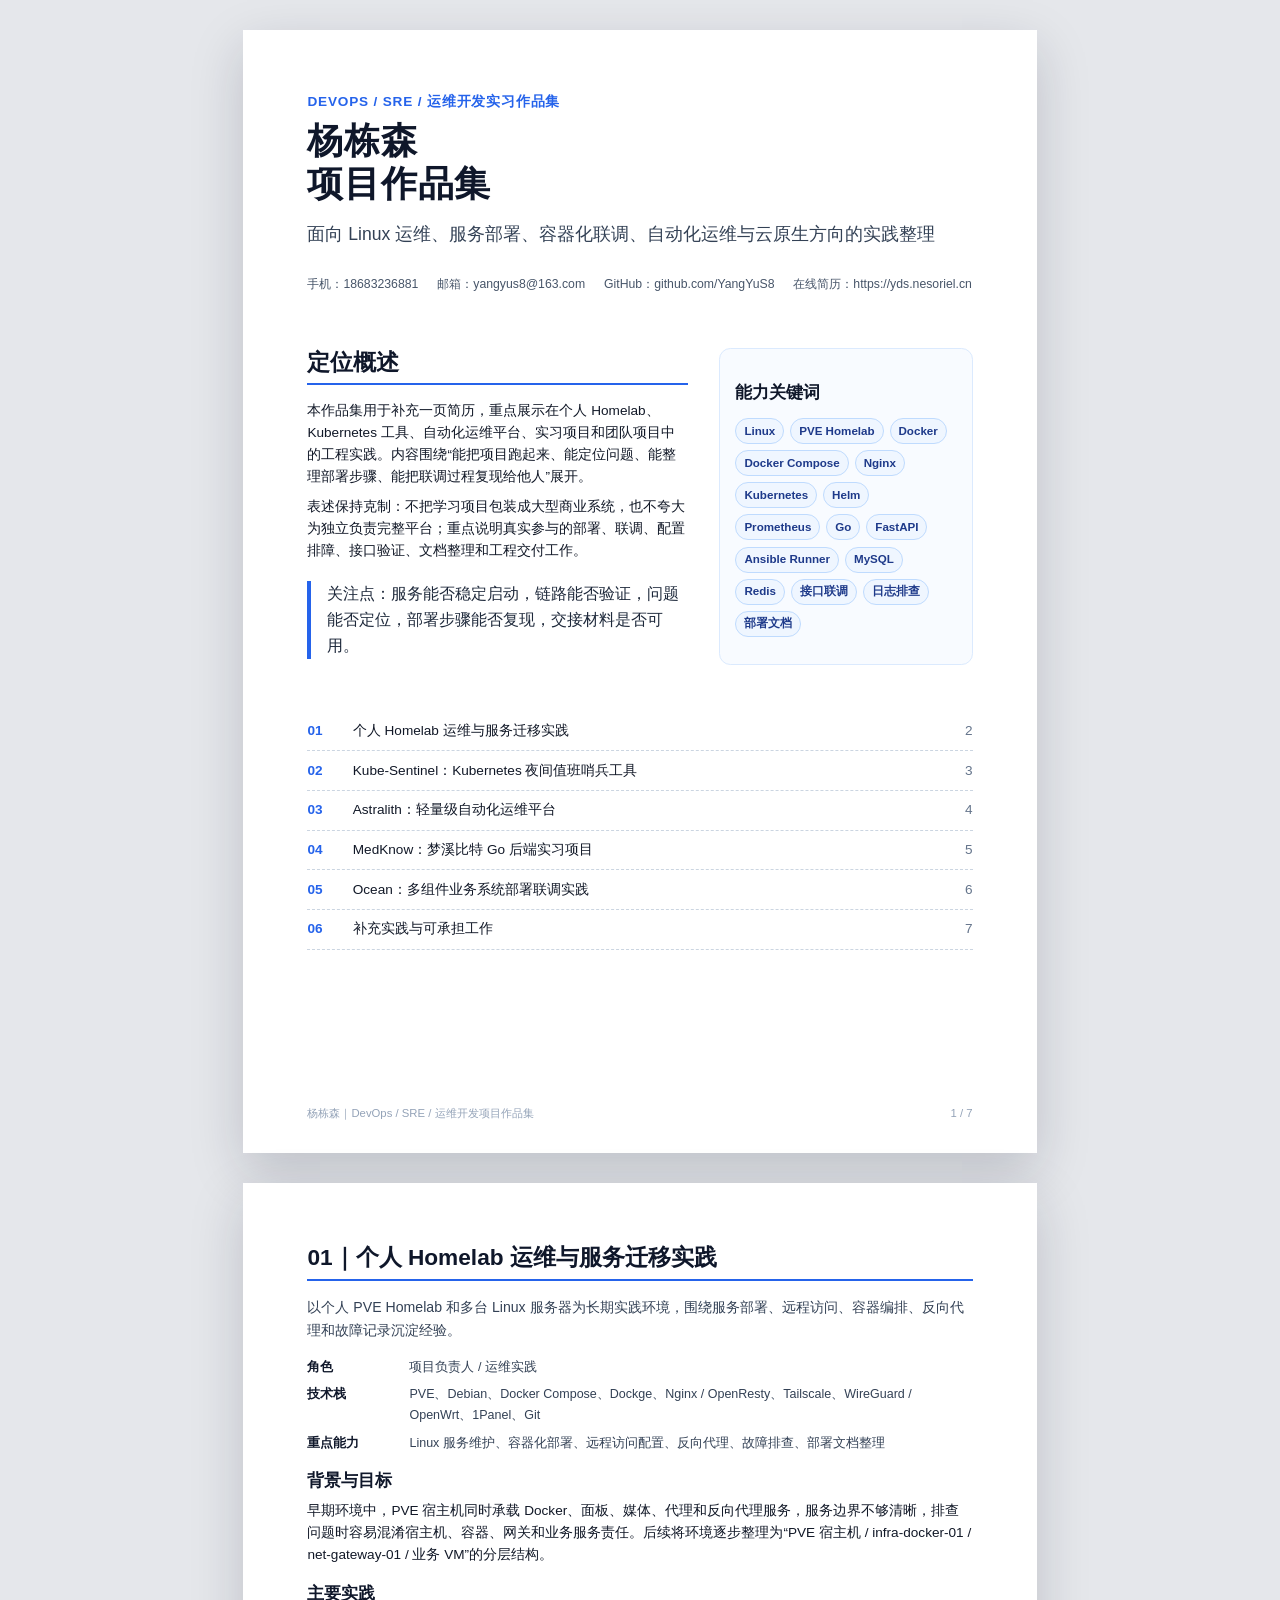
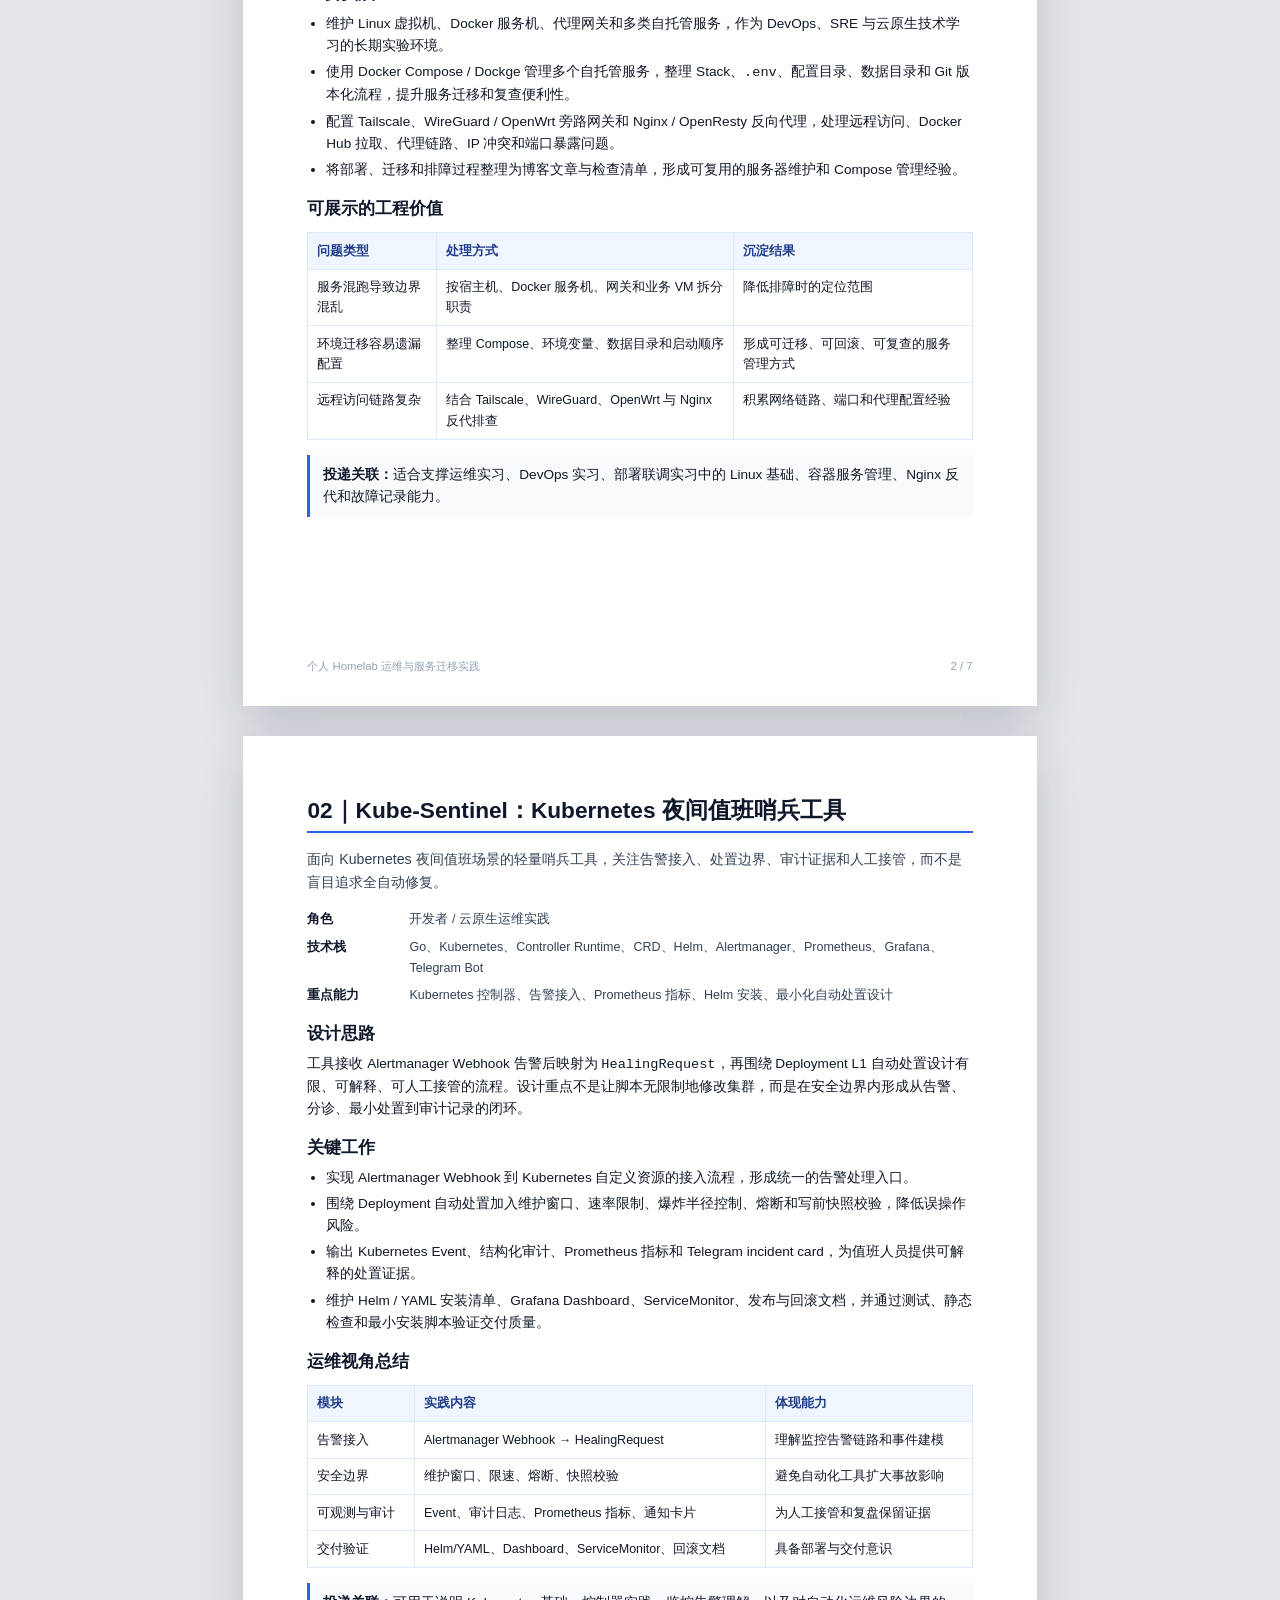
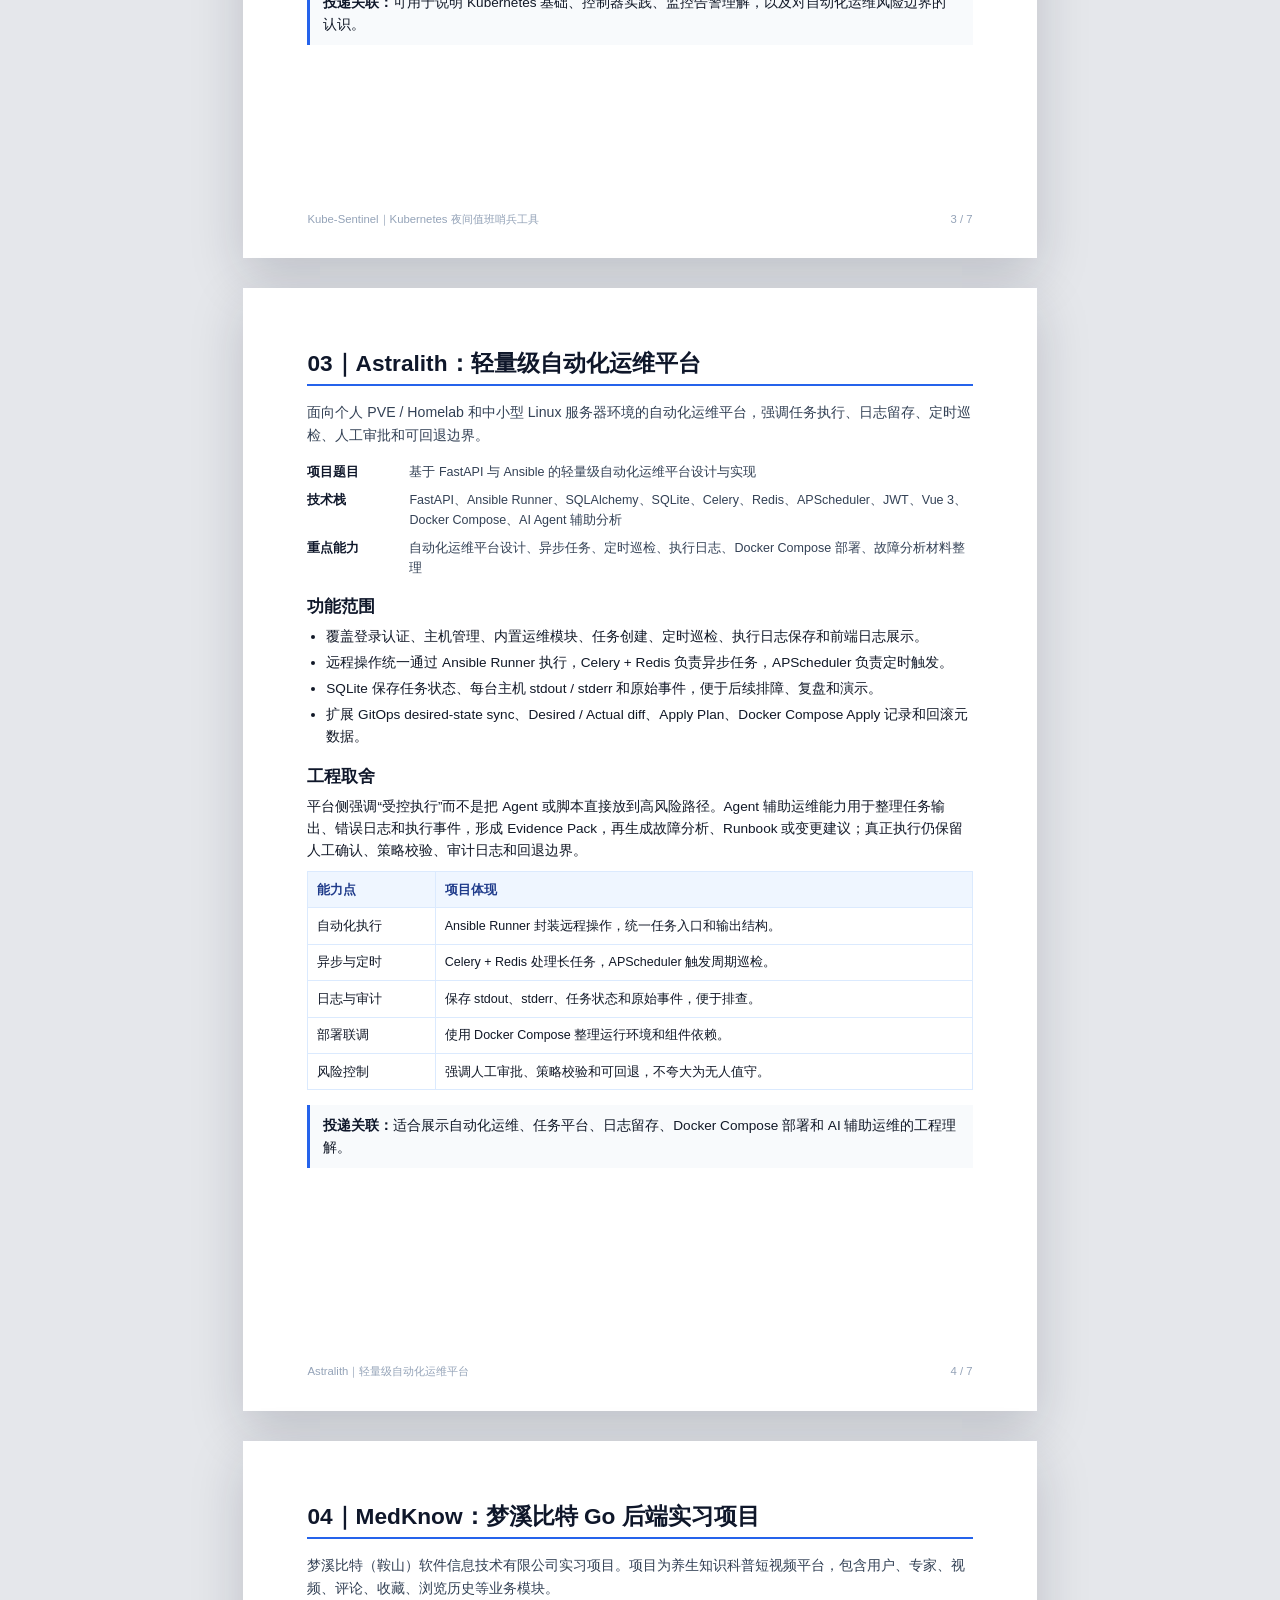
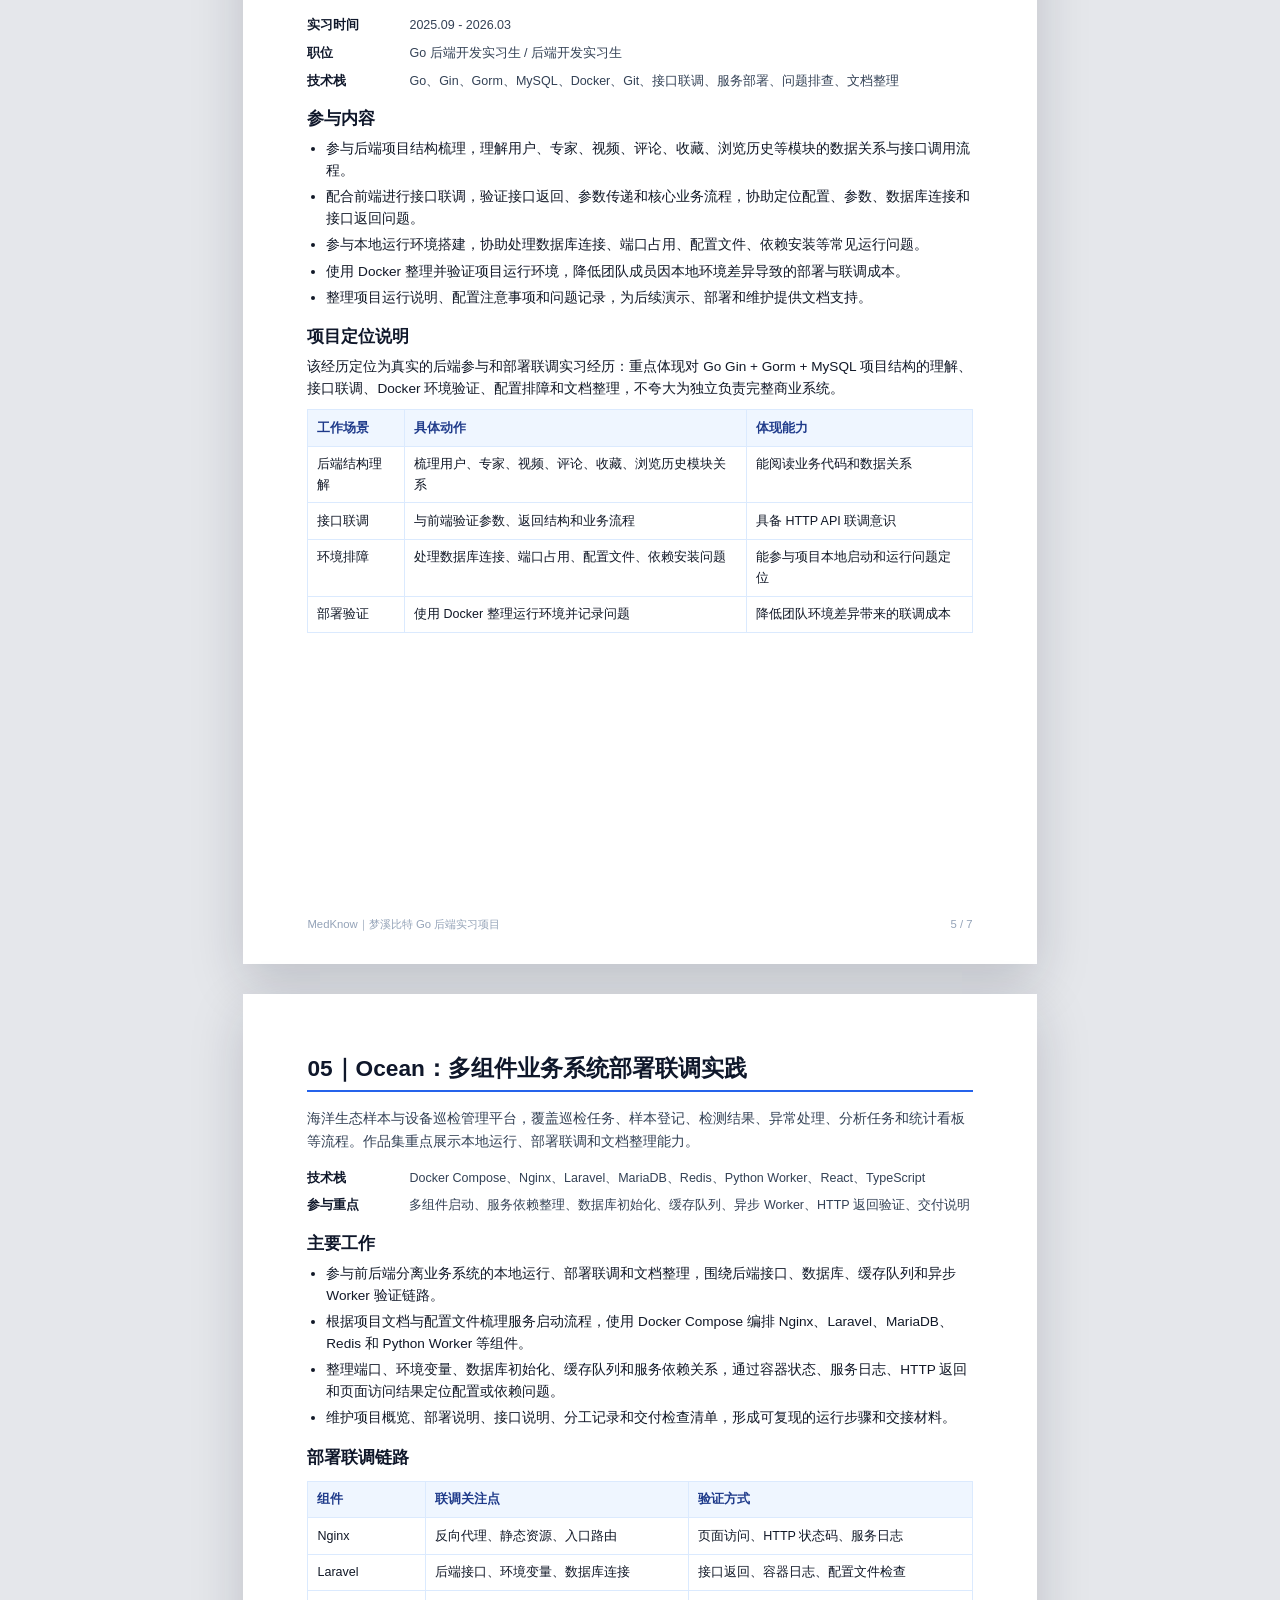
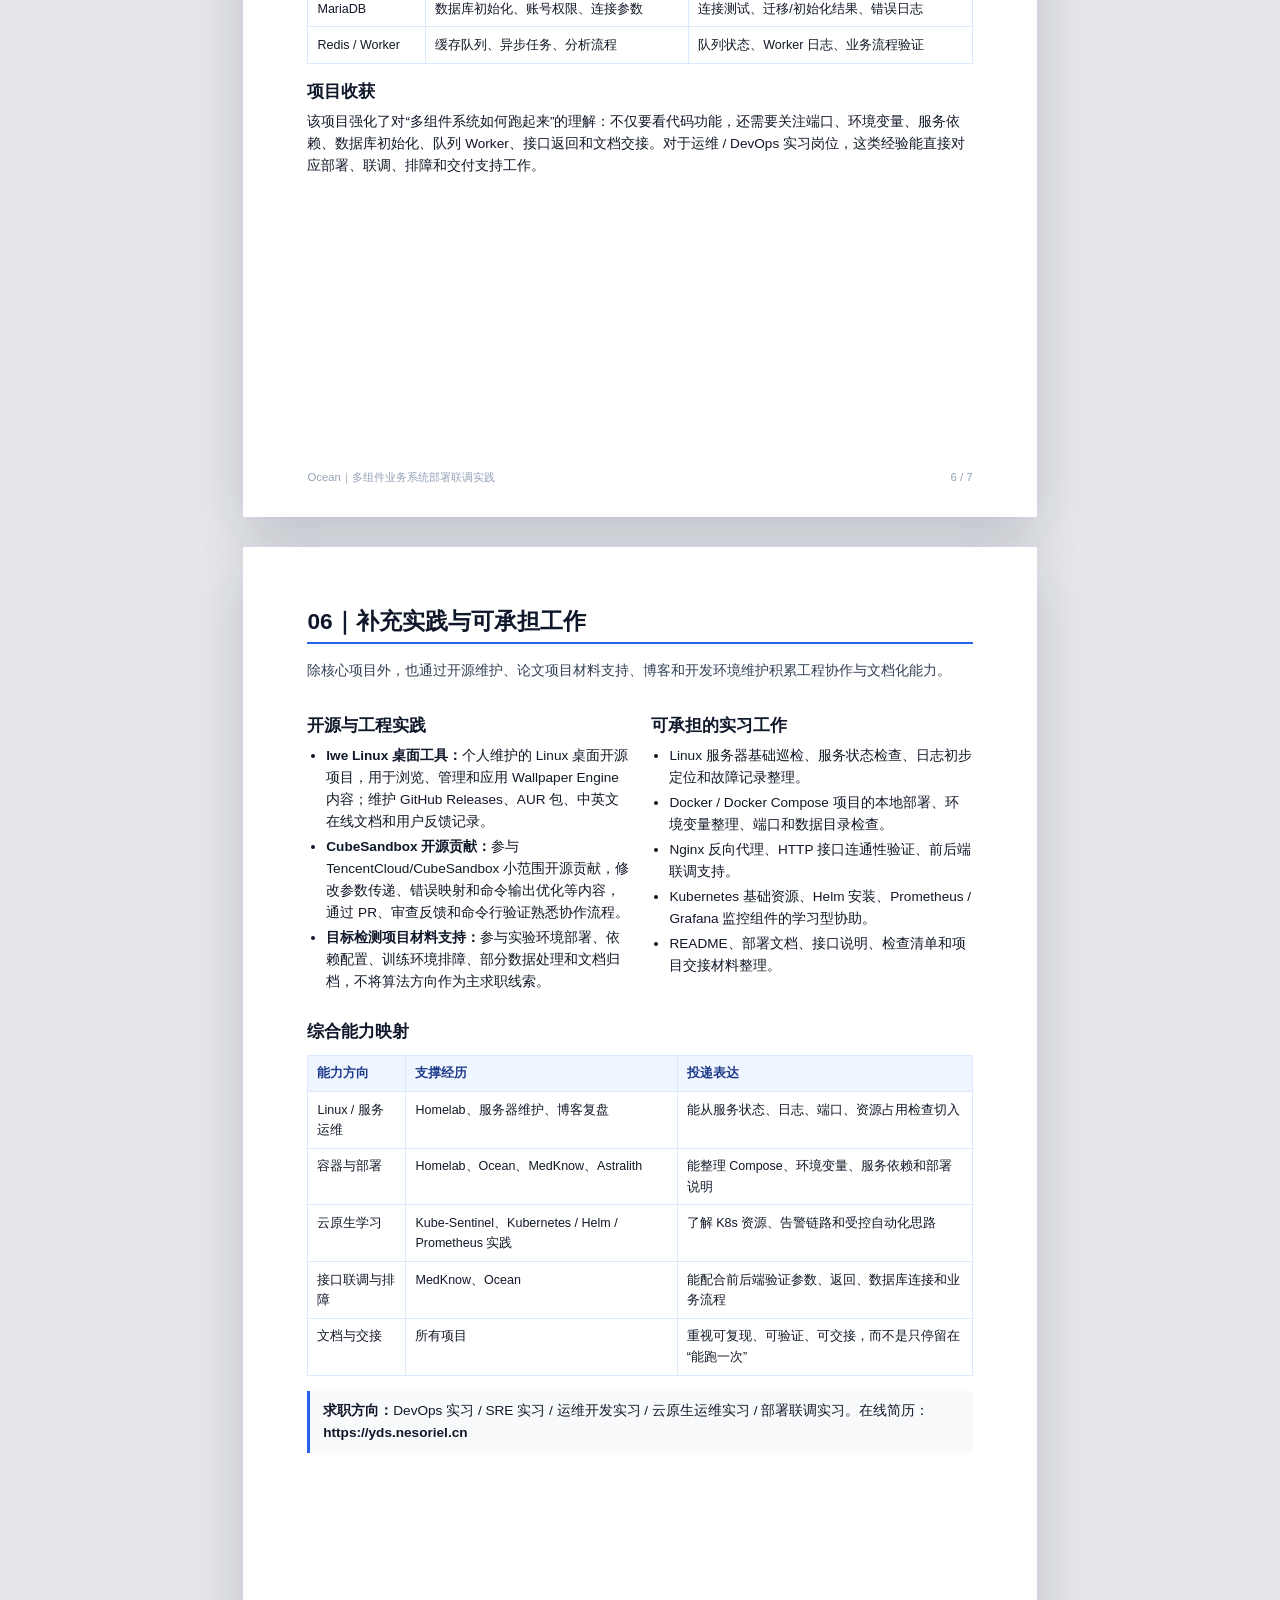
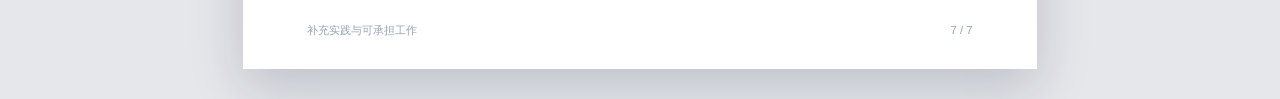
==== site/portfolio-devops.html @ fbfa13e8 "docs: add DevOps SRE project portfolio" ====
<!doctype html>
<html lang="zh-CN">
<head>
  <meta charset="utf-8" />
  <meta name="viewport" content="width=device-width, initial-scale=1" />
  <title>杨栋森 - DevOps / SRE / 运维开发项目作品集</title>
  <style>
    @page { size: A4; margin: 0; }
    * { box-sizing: border-box; }
    body {
      margin: 0;
      background: #e5e7eb;
      color: #111827;
      font-family: "Noto Sans CJK SC", "Noto Sans SC", "Source Han Sans SC", "Microsoft YaHei", Arial, sans-serif;
      font-size: 10.2pt;
      line-height: 1.62;
    }
    .page {
      position: relative;
      width: 210mm;
      min-height: 297mm;
      margin: 0 auto;
      padding: 16mm 17mm 14mm;
      background: #fff;
      page-break-after: always;
      overflow: hidden;
    }
    .page:last-child { page-break-after: auto; }
    @media screen { .page { margin: 8mm auto; box-shadow: 0 18px 50px rgba(15,23,42,.18); } }
    @media print { body { background: #fff; } .page { margin: 0; box-shadow: none; } }
    h1,h2,h3,p,ul,ol { margin-top: 0; }
    h1 { font-size: 27pt; line-height: 1.18; color: #0f172a; letter-spacing: .02em; margin-bottom: 4mm; }
    h2 { font-size: 17pt; line-height: 1.25; color: #0f172a; margin-bottom: 4mm; padding-bottom: 1.8mm; border-bottom: 2px solid #2563eb; }
    h3 { font-size: 12.4pt; color: #0f172a; margin: 4mm 0 1.4mm; }
    p { margin-bottom: 2.1mm; }
    ul { padding-left: 5mm; margin-bottom: 2.8mm; }
    li { margin: 1.1mm 0; }
    strong { color: #0f172a; font-weight: 800; }
    .kicker { color: #2563eb; font-weight: 800; letter-spacing: .06em; margin-bottom: 2mm; }
    .subtitle { font-size: 13.2pt; color: #334155; margin-bottom: 7mm; }
    .contact { display: flex; flex-wrap: wrap; gap: 2mm 5mm; color: #475569; font-size: 9.2pt; margin-top: 6mm; }
    .cover-grid { display: grid; grid-template-columns: 1.2fr .8fr; gap: 8mm; margin-top: 14mm; align-items: start; }
    .card { border: 1px solid #dbeafe; background: #f8fbff; border-radius: 3mm; padding: 4.2mm; }
    .muted { color: #475569; }
    .pill-list { display: flex; flex-wrap: wrap; gap: 1.6mm; margin: 3mm 0; }
    .pill { display: inline-block; border: 1px solid #bfdbfe; background: #eff6ff; color: #1e3a8a; border-radius: 999px; padding: .7mm 2.1mm; font-size: 8.7pt; font-weight: 700; }
    .toc { margin-top: 9mm; }
    .toc-row { display: grid; grid-template-columns: 9mm 1fr 10mm; gap: 3mm; align-items: baseline; padding: 2.2mm 0; border-bottom: 1px dashed #cbd5e1; }
    .toc-no { color: #2563eb; font-weight: 900; }
    .toc-page { text-align: right; color: #64748b; }
    .section-lead { color: #334155; font-size: 10.6pt; margin-bottom: 4mm; }
    .two-col { display: grid; grid-template-columns: 1fr 1fr; gap: 5.6mm; }
    .three-col { display: grid; grid-template-columns: repeat(3, 1fr); gap: 3.5mm; }
    .info { border-left: 3px solid #2563eb; padding: 2.4mm 3.4mm; background: #f8fafc; margin: 3mm 0; }
    .project-meta { display: grid; grid-template-columns: 25mm 1fr; gap: 2mm; font-size: 9.4pt; color: #334155; margin-bottom: 3mm; }
    .project-meta div:nth-child(odd) { font-weight: 800; color: #0f172a; }
    .compact li { margin: .8mm 0; }
    .table { width: 100%; border-collapse: collapse; margin: 2.5mm 0 4mm; font-size: 9.4pt; }
    .table th, .table td { border: 1px solid #dbeafe; padding: 2mm 2.4mm; vertical-align: top; }
    .table th { background: #eff6ff; color: #1e3a8a; text-align: left; }
    .page-label { position: absolute; right: 17mm; bottom: 8mm; color: #94a3b8; font-size: 8.5pt; }
    .footer-note { position: absolute; left: 17mm; bottom: 8mm; color: #94a3b8; font-size: 8.5pt; }
    .quote { font-size: 12pt; color: #1e293b; border-left: 4px solid #2563eb; padding-left: 4mm; margin: 5mm 0; }
    .small { font-size: 9pt; }
  </style>
</head>
<body>
  <section class="page">
    <div class="kicker">DEVOPS / SRE / 运维开发实习作品集</div>
    <h1>杨栋森<br />项目作品集</h1>
    <p class="subtitle">面向 Linux 运维、服务部署、容器化联调、自动化运维与云原生方向的实践整理</p>
    <div class="contact">
      <span>手机：18683236881</span><span>邮箱：yangyus8@163.com</span><span>GitHub：github.com/YangYuS8</span><span>在线简历：https://yds.nesoriel.cn</span>
    </div>
    <div class="cover-grid">
      <div>
        <h2>定位概述</h2>
        <p>本作品集用于补充一页简历，重点展示在个人 Homelab、Kubernetes 工具、自动化运维平台、实习项目和团队项目中的工程实践。内容围绕“能把项目跑起来、能定位问题、能整理部署步骤、能把联调过程复现给他人”展开。</p>
        <p>表述保持克制：不把学习项目包装成大型商业系统，也不夸大为独立负责完整平台；重点说明真实参与的部署、联调、配置排障、接口验证、文档整理和工程交付工作。</p>
        <div class="quote">关注点：服务能否稳定启动，链路能否验证，问题能否定位，部署步骤能否复现，交接材料是否可用。</div>
      </div>
      <div class="card">
        <h3>能力关键词</h3>
        <div class="pill-list">
          <span class="pill">Linux</span><span class="pill">PVE Homelab</span><span class="pill">Docker</span><span class="pill">Docker Compose</span><span class="pill">Nginx</span><span class="pill">Kubernetes</span><span class="pill">Helm</span><span class="pill">Prometheus</span><span class="pill">Go</span><span class="pill">FastAPI</span><span class="pill">Ansible Runner</span><span class="pill">MySQL</span><span class="pill">Redis</span><span class="pill">接口联调</span><span class="pill">日志排查</span><span class="pill">部署文档</span>
        </div>
      </div>
    </div>
    <div class="toc">
      <div class="toc-row"><span class="toc-no">01</span><span>个人 Homelab 运维与服务迁移实践</span><span class="toc-page">2</span></div>
      <div class="toc-row"><span class="toc-no">02</span><span>Kube-Sentinel：Kubernetes 夜间值班哨兵工具</span><span class="toc-page">3</span></div>
      <div class="toc-row"><span class="toc-no">03</span><span>Astralith：轻量级自动化运维平台</span><span class="toc-page">4</span></div>
      <div class="toc-row"><span class="toc-no">04</span><span>MedKnow：梦溪比特 Go 后端实习项目</span><span class="toc-page">5</span></div>
      <div class="toc-row"><span class="toc-no">05</span><span>Ocean：多组件业务系统部署联调实践</span><span class="toc-page">6</span></div>
      <div class="toc-row"><span class="toc-no">06</span><span>补充实践与可承担工作</span><span class="toc-page">7</span></div>
    </div>
    <div class="footer-note">杨栋森｜DevOps / SRE / 运维开发项目作品集</div><div class="page-label">1 / 7</div>
  </section>

  <section class="page">
    <h2>01｜个人 Homelab 运维与服务迁移实践</h2>
    <p class="section-lead">以个人 PVE Homelab 和多台 Linux 服务器为长期实践环境，围绕服务部署、远程访问、容器编排、反向代理和故障记录沉淀经验。</p>
    <div class="project-meta"><div>角色</div><div>项目负责人 / 运维实践</div><div>技术栈</div><div>PVE、Debian、Docker Compose、Dockge、Nginx / OpenResty、Tailscale、WireGuard / OpenWrt、1Panel、Git</div><div>重点能力</div><div>Linux 服务维护、容器化部署、远程访问配置、反向代理、故障排查、部署文档整理</div></div>
    <h3>背景与目标</h3>
    <p>早期环境中，PVE 宿主机同时承载 Docker、面板、媒体、代理和反向代理服务，服务边界不够清晰，排查问题时容易混淆宿主机、容器、网关和业务服务责任。后续将环境逐步整理为“PVE 宿主机 / infra-docker-01 / net-gateway-01 / 业务 VM”的分层结构。</p>
    <h3>主要实践</h3>
    <ul>
      <li>维护 Linux 虚拟机、Docker 服务机、代理网关和多类自托管服务，作为 DevOps、SRE 与云原生技术学习的长期实验环境。</li>
      <li>使用 Docker Compose / Dockge 管理多个自托管服务，整理 Stack、<code>.env</code>、配置目录、数据目录和 Git 版本化流程，提升服务迁移和复查便利性。</li>
      <li>配置 Tailscale、WireGuard / OpenWrt 旁路网关和 Nginx / OpenResty 反向代理，处理远程访问、Docker Hub 拉取、代理链路、IP 冲突和端口暴露问题。</li>
      <li>将部署、迁移和排障过程整理为博客文章与检查清单，形成可复用的服务器维护和 Compose 管理经验。</li>
    </ul>
    <h3>可展示的工程价值</h3>
    <table class="table"><tr><th>问题类型</th><th>处理方式</th><th>沉淀结果</th></tr><tr><td>服务混跑导致边界混乱</td><td>按宿主机、Docker 服务机、网关和业务 VM 拆分职责</td><td>降低排障时的定位范围</td></tr><tr><td>环境迁移容易遗漏配置</td><td>整理 Compose、环境变量、数据目录和启动顺序</td><td>形成可迁移、可回滚、可复查的服务管理方式</td></tr><tr><td>远程访问链路复杂</td><td>结合 Tailscale、WireGuard、OpenWrt 与 Nginx 反代排查</td><td>积累网络链路、端口和代理配置经验</td></tr></table>
    <div class="info"><strong>投递关联：</strong>适合支撑运维实习、DevOps 实习、部署联调实习中的 Linux 基础、容器服务管理、Nginx 反代和故障记录能力。</div>
    <div class="footer-note">个人 Homelab 运维与服务迁移实践</div><div class="page-label">2 / 7</div>
  </section>

  <section class="page">
    <h2>02｜Kube-Sentinel：Kubernetes 夜间值班哨兵工具</h2>
    <p class="section-lead">面向 Kubernetes 夜间值班场景的轻量哨兵工具，关注告警接入、处置边界、审计证据和人工接管，而不是盲目追求全自动修复。</p>
    <div class="project-meta"><div>角色</div><div>开发者 / 云原生运维实践</div><div>技术栈</div><div>Go、Kubernetes、Controller Runtime、CRD、Helm、Alertmanager、Prometheus、Grafana、Telegram Bot</div><div>重点能力</div><div>Kubernetes 控制器、告警接入、Prometheus 指标、Helm 安装、最小化自动处置设计</div></div>
    <h3>设计思路</h3>
    <p>工具接收 Alertmanager Webhook 告警后映射为 <code>HealingRequest</code>，再围绕 Deployment L1 自动处置设计有限、可解释、可人工接管的流程。设计重点不是让脚本无限制地修改集群，而是在安全边界内形成从告警、分诊、最小处置到审计记录的闭环。</p>
    <h3>关键工作</h3>
    <ul>
      <li>实现 Alertmanager Webhook 到 Kubernetes 自定义资源的接入流程，形成统一的告警处理入口。</li>
      <li>围绕 Deployment 自动处置加入维护窗口、速率限制、爆炸半径控制、熔断和写前快照校验，降低误操作风险。</li>
      <li>输出 Kubernetes Event、结构化审计、Prometheus 指标和 Telegram incident card，为值班人员提供可解释的处置证据。</li>
      <li>维护 Helm / YAML 安装清单、Grafana Dashboard、ServiceMonitor、发布与回滚文档，并通过测试、静态检查和最小安装脚本验证交付质量。</li>
    </ul>
    <h3>运维视角总结</h3>
    <table class="table"><tr><th>模块</th><th>实践内容</th><th>体现能力</th></tr><tr><td>告警接入</td><td>Alertmanager Webhook → HealingRequest</td><td>理解监控告警链路和事件建模</td></tr><tr><td>安全边界</td><td>维护窗口、限速、熔断、快照校验</td><td>避免自动化工具扩大事故影响</td></tr><tr><td>可观测与审计</td><td>Event、审计日志、Prometheus 指标、通知卡片</td><td>为人工接管和复盘保留证据</td></tr><tr><td>交付验证</td><td>Helm/YAML、Dashboard、ServiceMonitor、回滚文档</td><td>具备部署与交付意识</td></tr></table>
    <div class="info"><strong>投递关联：</strong>可用于说明 Kubernetes 基础、控制器实践、监控告警理解，以及对自动化运维风险边界的认识。</div>
    <div class="footer-note">Kube-Sentinel｜Kubernetes 夜间值班哨兵工具</div><div class="page-label">3 / 7</div>
  </section>

  <section class="page">
    <h2>03｜Astralith：轻量级自动化运维平台</h2>
    <p class="section-lead">面向个人 PVE / Homelab 和中小型 Linux 服务器环境的自动化运维平台，强调任务执行、日志留存、定时巡检、人工审批和可回退边界。</p>
    <div class="project-meta"><div>项目题目</div><div>基于 FastAPI 与 Ansible 的轻量级自动化运维平台设计与实现</div><div>技术栈</div><div>FastAPI、Ansible Runner、SQLAlchemy、SQLite、Celery、Redis、APScheduler、JWT、Vue 3、Docker Compose、AI Agent 辅助分析</div><div>重点能力</div><div>自动化运维平台设计、异步任务、定时巡检、执行日志、Docker Compose 部署、故障分析材料整理</div></div>
    <h3>功能范围</h3>
    <ul>
      <li>覆盖登录认证、主机管理、内置运维模块、任务创建、定时巡检、执行日志保存和前端日志展示。</li>
      <li>远程操作统一通过 Ansible Runner 执行，Celery + Redis 负责异步任务，APScheduler 负责定时触发。</li>
      <li>SQLite 保存任务状态、每台主机 stdout / stderr 和原始事件，便于后续排障、复盘和演示。</li>
      <li>扩展 GitOps desired-state sync、Desired / Actual diff、Apply Plan、Docker Compose Apply 记录和回滚元数据。</li>
    </ul>
    <h3>工程取舍</h3>
    <p>平台侧强调“受控执行”而不是把 Agent 或脚本直接放到高风险路径。Agent 辅助运维能力用于整理任务输出、错误日志和执行事件，形成 Evidence Pack，再生成故障分析、Runbook 或变更建议；真正执行仍保留人工确认、策略校验、审计日志和回退边界。</p>
    <table class="table"><tr><th>能力点</th><th>项目体现</th></tr><tr><td>自动化执行</td><td>Ansible Runner 封装远程操作，统一任务入口和输出结构。</td></tr><tr><td>异步与定时</td><td>Celery + Redis 处理长任务，APScheduler 触发周期巡检。</td></tr><tr><td>日志与审计</td><td>保存 stdout、stderr、任务状态和原始事件，便于排查。</td></tr><tr><td>部署联调</td><td>使用 Docker Compose 整理运行环境和组件依赖。</td></tr><tr><td>风险控制</td><td>强调人工审批、策略校验和可回退，不夸大为无人值守。</td></tr></table>
    <div class="info"><strong>投递关联：</strong>适合展示自动化运维、任务平台、日志留存、Docker Compose 部署和 AI 辅助运维的工程理解。</div>
    <div class="footer-note">Astralith｜轻量级自动化运维平台</div><div class="page-label">4 / 7</div>
  </section>

  <section class="page">
    <h2>04｜MedKnow：梦溪比特 Go 后端实习项目</h2>
    <p class="section-lead">梦溪比特（鞍山）软件信息技术有限公司实习项目。项目为养生知识科普短视频平台，包含用户、专家、视频、评论、收藏、浏览历史等业务模块。</p>
    <div class="project-meta"><div>实习时间</div><div>2025.09 - 2026.03</div><div>职位</div><div>Go 后端开发实习生 / 后端开发实习生</div><div>技术栈</div><div>Go、Gin、Gorm、MySQL、Docker、Git、接口联调、服务部署、问题排查、文档整理</div></div>
    <h3>参与内容</h3>
    <ul>
      <li>参与后端项目结构梳理，理解用户、专家、视频、评论、收藏、浏览历史等模块的数据关系与接口调用流程。</li>
      <li>配合前端进行接口联调，验证接口返回、参数传递和核心业务流程，协助定位配置、参数、数据库连接和接口返回问题。</li>
      <li>参与本地运行环境搭建，协助处理数据库连接、端口占用、配置文件、依赖安装等常见运行问题。</li>
      <li>使用 Docker 整理并验证项目运行环境，降低团队成员因本地环境差异导致的部署与联调成本。</li>
      <li>整理项目运行说明、配置注意事项和问题记录，为后续演示、部署和维护提供文档支持。</li>
    </ul>
    <h3>项目定位说明</h3>
    <p>该经历定位为真实的后端参与和部署联调实习经历：重点体现对 Go Gin + Gorm + MySQL 项目结构的理解、接口联调、Docker 环境验证、配置排障和文档整理，不夸大为独立负责完整商业系统。</p>
    <table class="table"><tr><th>工作场景</th><th>具体动作</th><th>体现能力</th></tr><tr><td>后端结构理解</td><td>梳理用户、专家、视频、评论、收藏、浏览历史模块关系</td><td>能阅读业务代码和数据关系</td></tr><tr><td>接口联调</td><td>与前端验证参数、返回结构和业务流程</td><td>具备 HTTP API 联调意识</td></tr><tr><td>环境排障</td><td>处理数据库连接、端口占用、配置文件、依赖安装问题</td><td>能参与项目本地启动和运行问题定位</td></tr><tr><td>部署验证</td><td>使用 Docker 整理运行环境并记录问题</td><td>降低团队环境差异带来的联调成本</td></tr></table>
    <div class="footer-note">MedKnow｜梦溪比特 Go 后端实习项目</div><div class="page-label">5 / 7</div>
  </section>

  <section class="page">
    <h2>05｜Ocean：多组件业务系统部署联调实践</h2>
    <p class="section-lead">海洋生态样本与设备巡检管理平台，覆盖巡检任务、样本登记、检测结果、异常处理、分析任务和统计看板等流程。作品集重点展示本地运行、部署联调和文档整理能力。</p>
    <div class="project-meta"><div>技术栈</div><div>Docker Compose、Nginx、Laravel、MariaDB、Redis、Python Worker、React、TypeScript</div><div>参与重点</div><div>多组件启动、服务依赖整理、数据库初始化、缓存队列、异步 Worker、HTTP 返回验证、交付说明</div></div>
    <h3>主要工作</h3>
    <ul>
      <li>参与前后端分离业务系统的本地运行、部署联调和文档整理，围绕后端接口、数据库、缓存队列和异步 Worker 验证链路。</li>
      <li>根据项目文档与配置文件梳理服务启动流程，使用 Docker Compose 编排 Nginx、Laravel、MariaDB、Redis 和 Python Worker 等组件。</li>
      <li>整理端口、环境变量、数据库初始化、缓存队列和服务依赖关系，通过容器状态、服务日志、HTTP 返回和页面访问结果定位配置或依赖问题。</li>
      <li>维护项目概览、部署说明、接口说明、分工记录和交付检查清单，形成可复现的运行步骤和交接材料。</li>
    </ul>
    <h3>部署联调链路</h3>
    <table class="table"><tr><th>组件</th><th>联调关注点</th><th>验证方式</th></tr><tr><td>Nginx</td><td>反向代理、静态资源、入口路由</td><td>页面访问、HTTP 状态码、服务日志</td></tr><tr><td>Laravel</td><td>后端接口、环境变量、数据库连接</td><td>接口返回、容器日志、配置文件检查</td></tr><tr><td>MariaDB</td><td>数据库初始化、账号权限、连接参数</td><td>连接测试、迁移/初始化结果、错误日志</td></tr><tr><td>Redis / Worker</td><td>缓存队列、异步任务、分析流程</td><td>队列状态、Worker 日志、业务流程验证</td></tr></table>
    <h3>项目收获</h3>
    <p>该项目强化了对“多组件系统如何跑起来”的理解：不仅要看代码功能，还需要关注端口、环境变量、服务依赖、数据库初始化、队列 Worker、接口返回和文档交接。对于运维 / DevOps 实习岗位，这类经验能直接对应部署、联调、排障和交付支持工作。</p>
    <div class="footer-note">Ocean｜多组件业务系统部署联调实践</div><div class="page-label">6 / 7</div>
  </section>

  <section class="page">
    <h2>06｜补充实践与可承担工作</h2>
    <p class="section-lead">除核心项目外，也通过开源维护、论文项目材料支持、博客和开发环境维护积累工程协作与文档化能力。</p>
    <div class="two-col">
      <div>
        <h3>开源与工程实践</h3>
        <ul class="compact">
          <li><strong>lwe Linux 桌面工具：</strong>个人维护的 Linux 桌面开源项目，用于浏览、管理和应用 Wallpaper Engine 内容；维护 GitHub Releases、AUR 包、中英文在线文档和用户反馈记录。</li>
          <li><strong>CubeSandbox 开源贡献：</strong>参与 TencentCloud/CubeSandbox 小范围开源贡献，修改参数传递、错误映射和命令输出优化等内容，通过 PR、审查反馈和命令行验证熟悉协作流程。</li>
          <li><strong>目标检测项目材料支持：</strong>参与实验环境部署、依赖配置、训练环境排障、部分数据处理和文档归档，不将算法方向作为主求职线索。</li>
        </ul>
      </div>
      <div>
        <h3>可承担的实习工作</h3>
        <ul class="compact">
          <li>Linux 服务器基础巡检、服务状态检查、日志初步定位和故障记录整理。</li>
          <li>Docker / Docker Compose 项目的本地部署、环境变量整理、端口和数据目录检查。</li>
          <li>Nginx 反向代理、HTTP 接口连通性验证、前后端联调支持。</li>
          <li>Kubernetes 基础资源、Helm 安装、Prometheus / Grafana 监控组件的学习型协助。</li>
          <li>README、部署文档、接口说明、检查清单和项目交接材料整理。</li>
        </ul>
      </div>
    </div>
    <h3>综合能力映射</h3>
    <table class="table"><tr><th>能力方向</th><th>支撑经历</th><th>投递表达</th></tr><tr><td>Linux / 服务运维</td><td>Homelab、服务器维护、博客复盘</td><td>能从服务状态、日志、端口、资源占用检查切入</td></tr><tr><td>容器与部署</td><td>Homelab、Ocean、MedKnow、Astralith</td><td>能整理 Compose、环境变量、服务依赖和部署说明</td></tr><tr><td>云原生学习</td><td>Kube-Sentinel、Kubernetes / Helm / Prometheus 实践</td><td>了解 K8s 资源、告警链路和受控自动化思路</td></tr><tr><td>接口联调与排障</td><td>MedKnow、Ocean</td><td>能配合前后端验证参数、返回、数据库连接和业务流程</td></tr><tr><td>文档与交接</td><td>所有项目</td><td>重视可复现、可验证、可交接，而不是只停留在“能跑一次”</td></tr></table>
    <div class="info"><strong>求职方向：</strong>DevOps 实习 / SRE 实习 / 运维开发实习 / 云原生运维实习 / 部署联调实习。在线简历：<strong>https://yds.nesoriel.cn</strong></div>
    <div class="footer-note">补充实践与可承担工作</div><div class="page-label">7 / 7</div>
  </section>
</body>
</html>
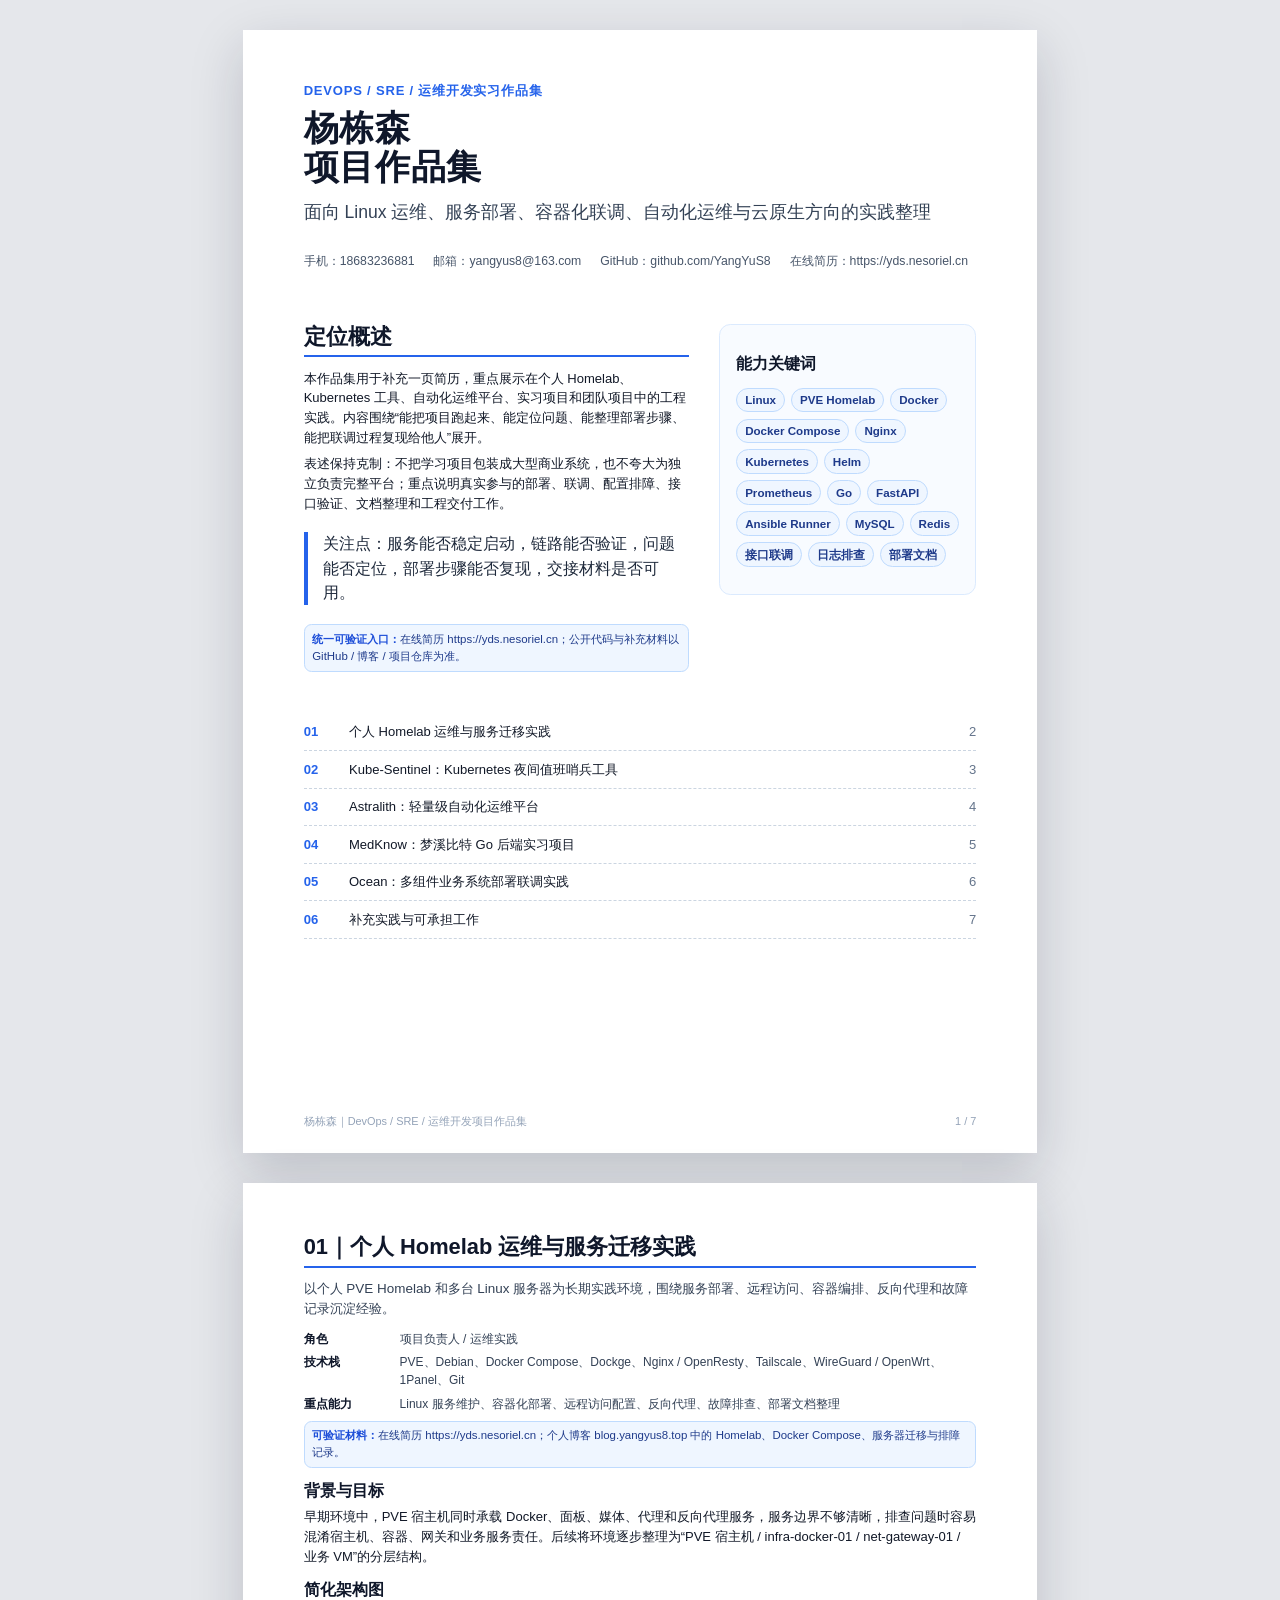
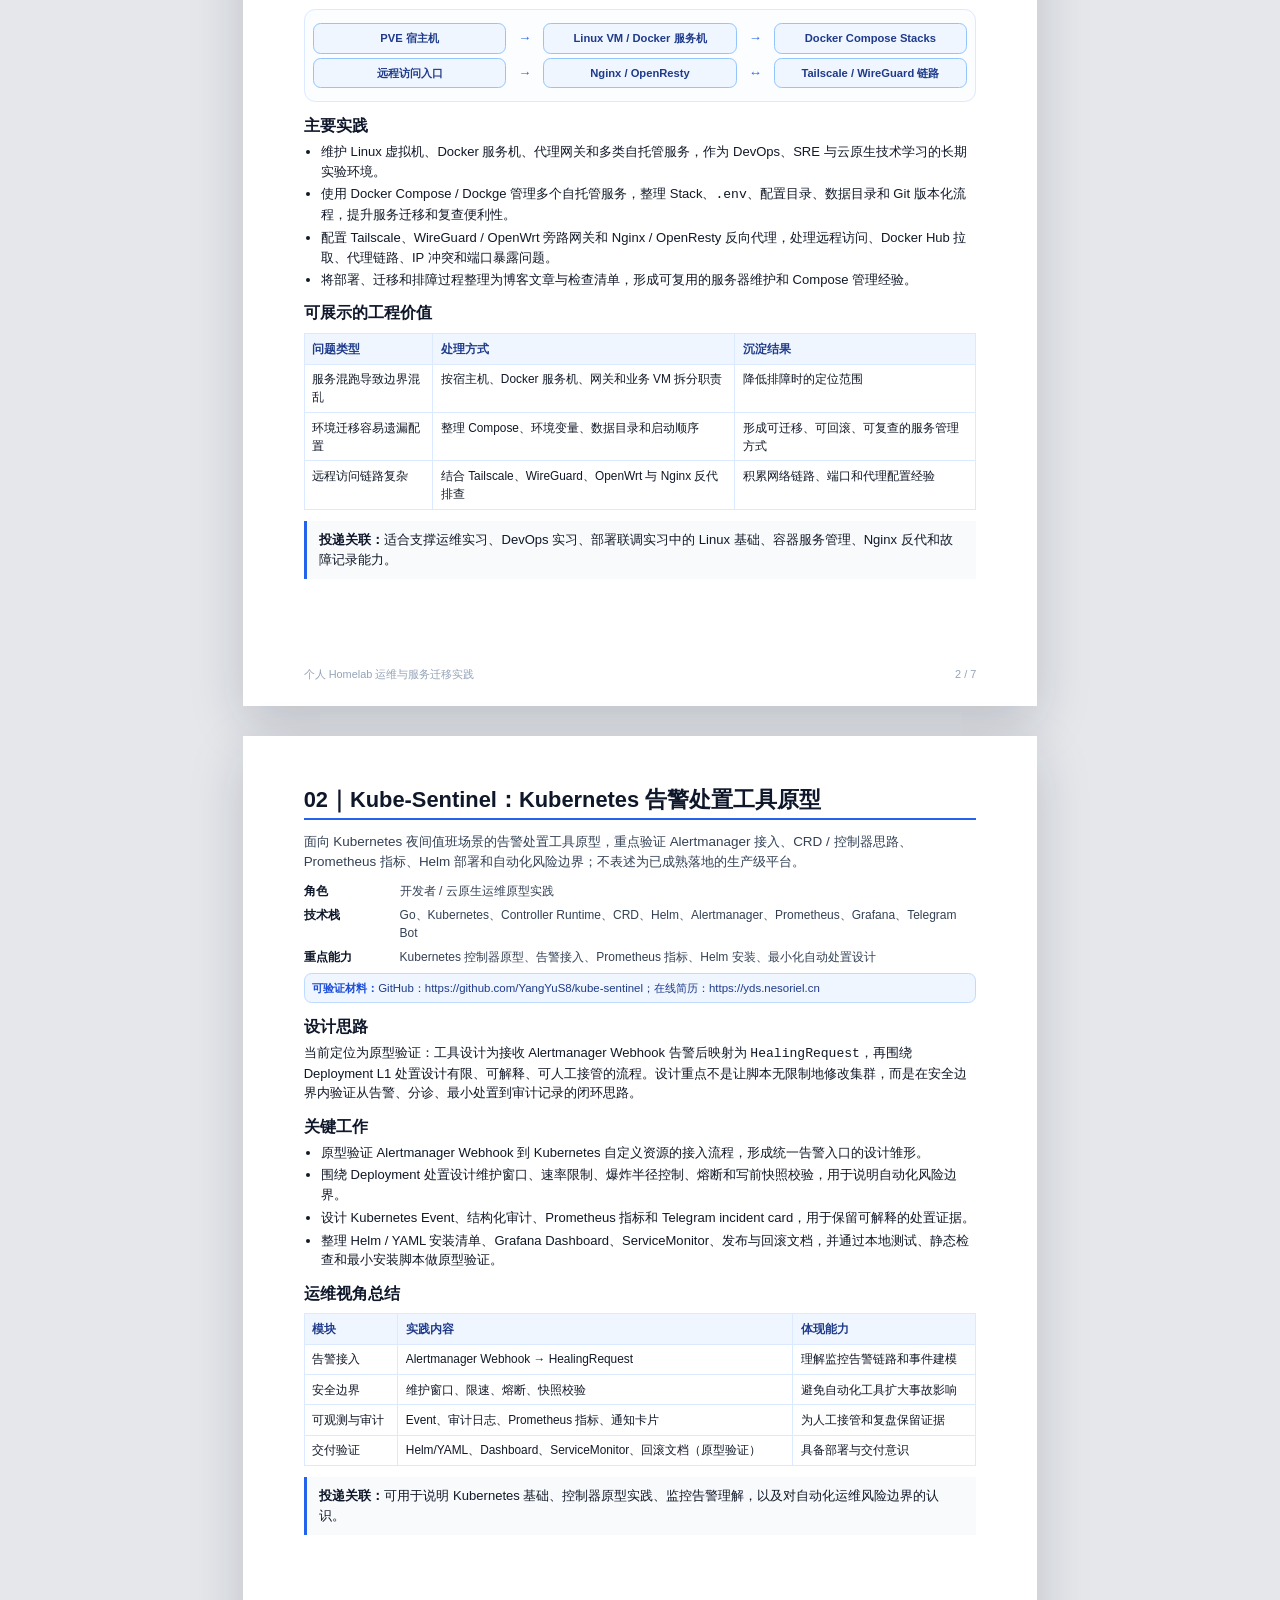
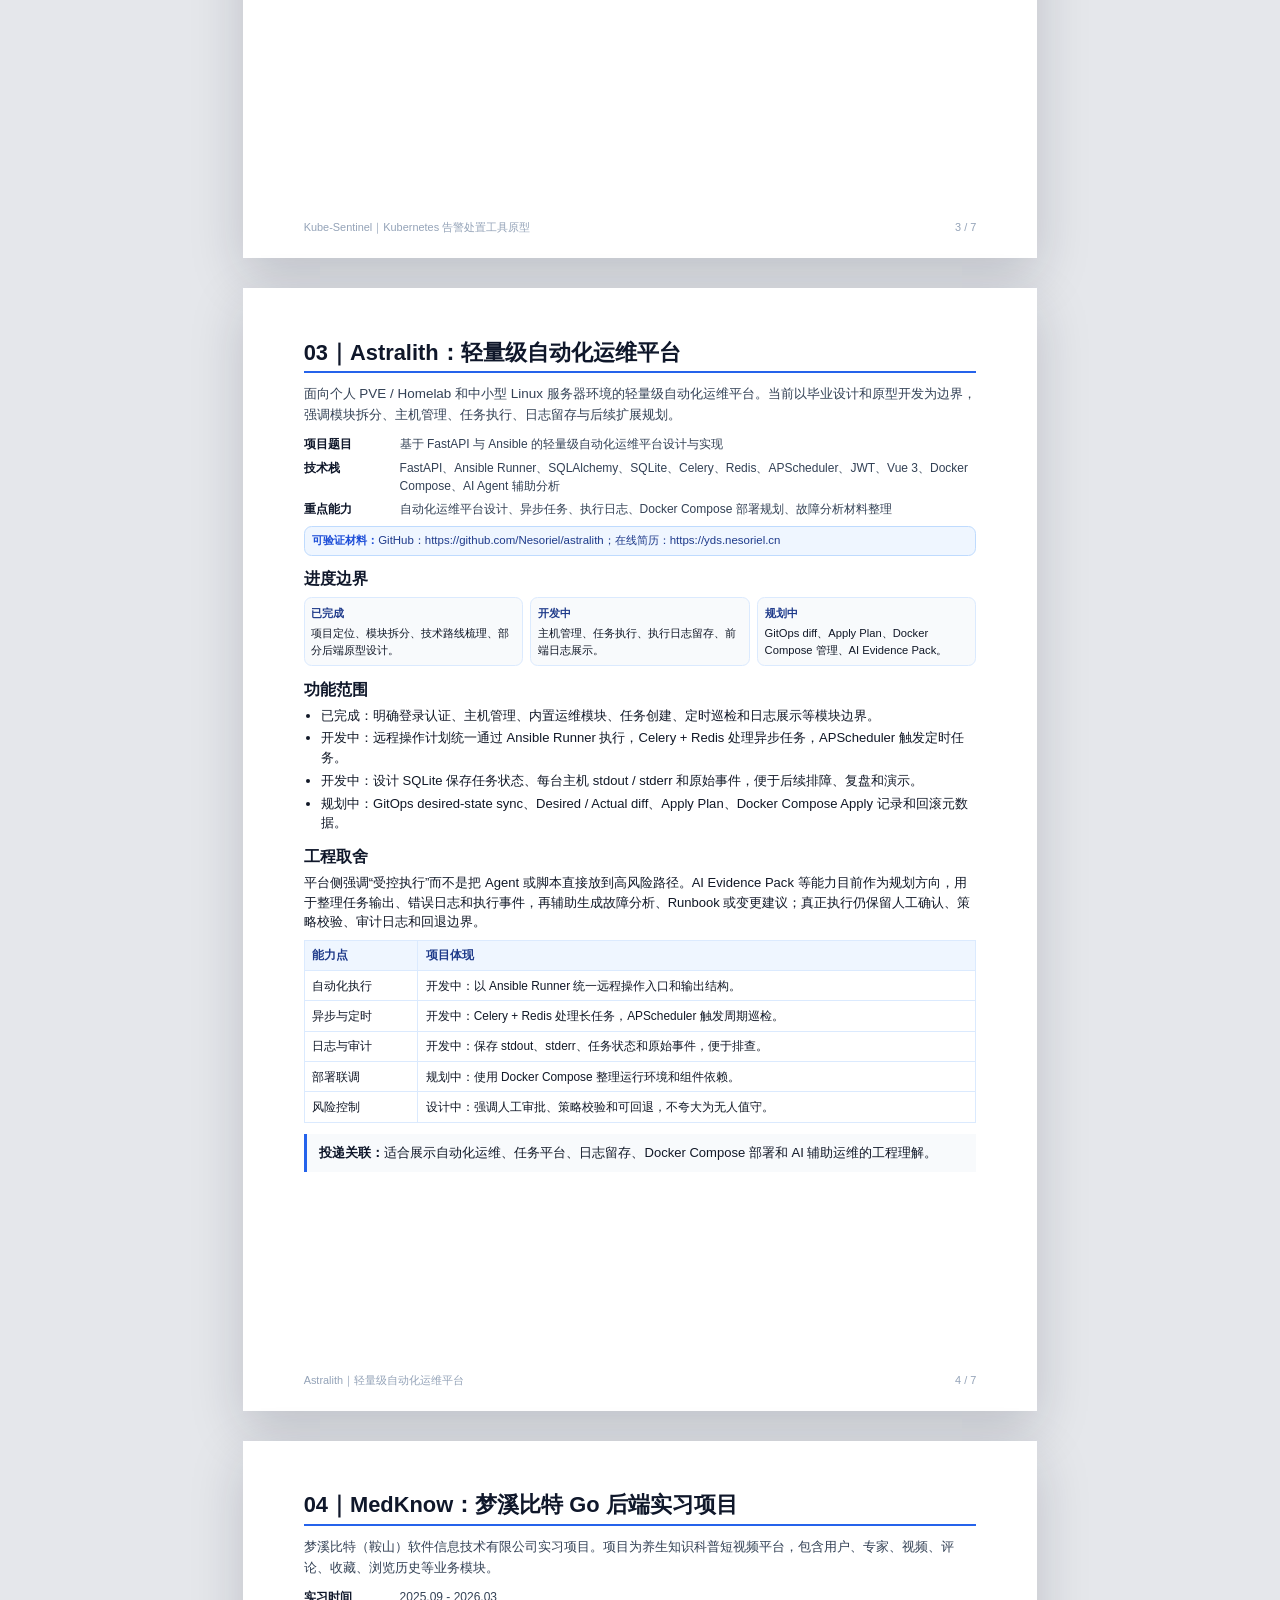
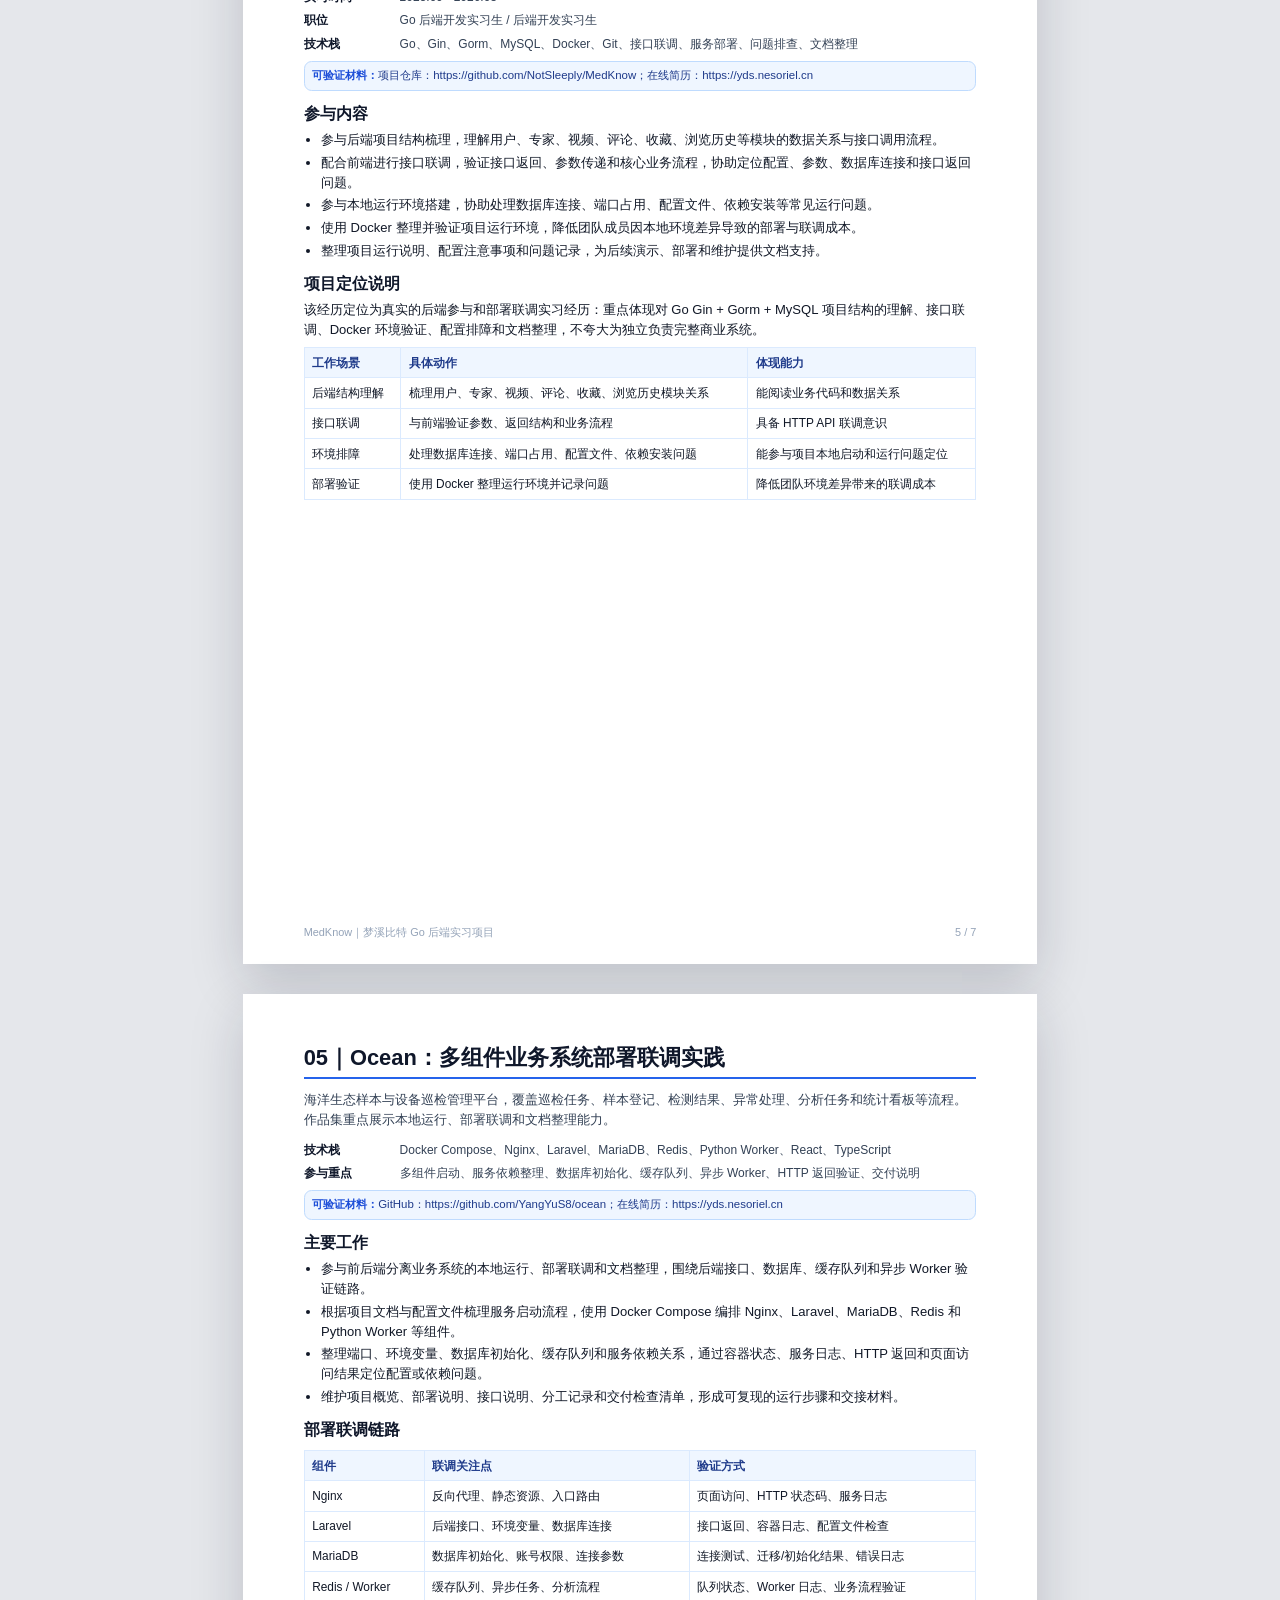
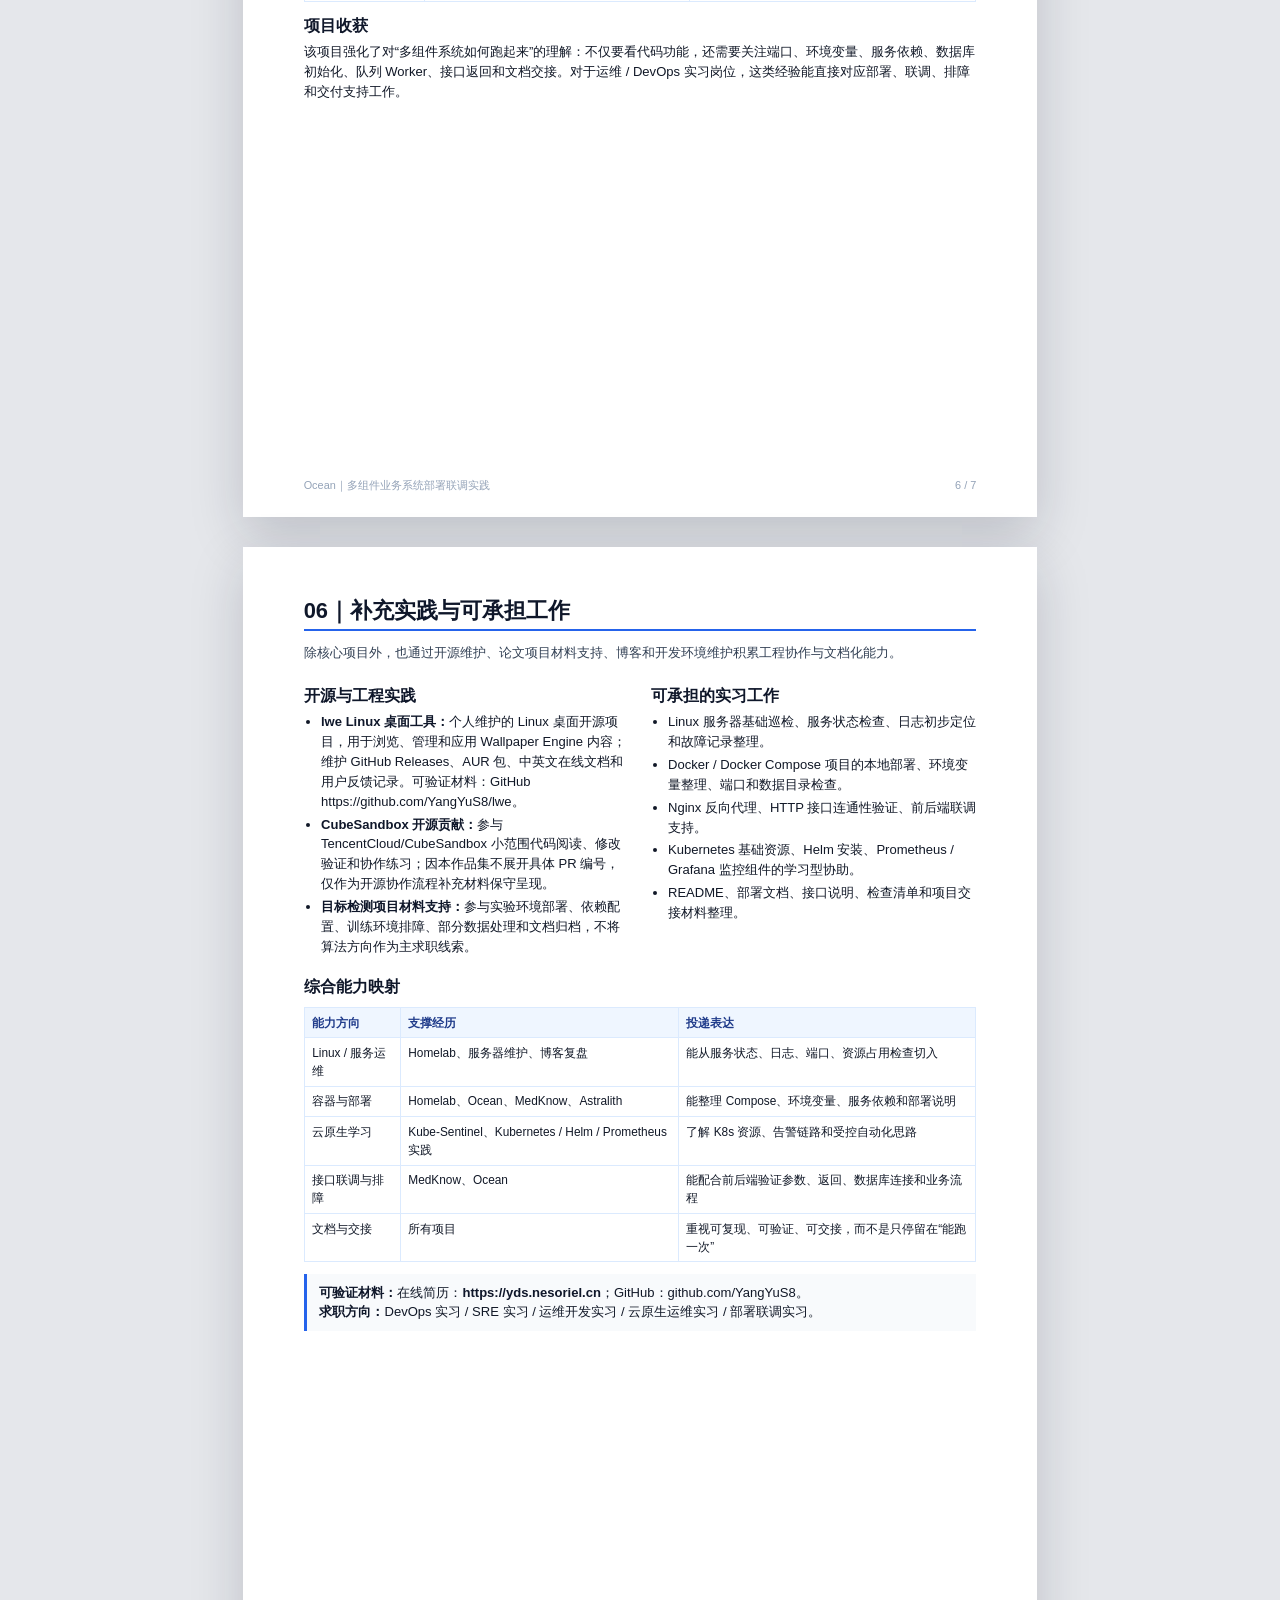
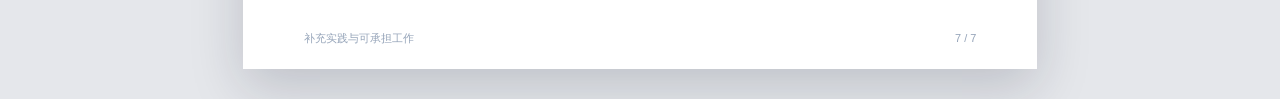
==== commit 99645873: "docs: add downloadable certificates portfolio" ====
--- a/site/portfolio-devops.html
+++ b/site/portfolio-devops.html
@@ -12,15 +12,15 @@
       background: #e5e7eb;
       color: #111827;
       font-family: "Noto Sans CJK SC", "Noto Sans SC", "Source Han Sans SC", "Microsoft YaHei", Arial, sans-serif;
-      font-size: 10.2pt;
-      line-height: 1.62;
+      font-size: 9.8pt;
+      line-height: 1.52;
     }
     .page {
       position: relative;
       width: 210mm;
       min-height: 297mm;
       margin: 0 auto;
-      padding: 16mm 17mm 14mm;
+      padding: 13.5mm 16mm 12mm;
       background: #fff;
       page-break-after: always;
       overflow: hidden;
@@ -29,12 +29,12 @@
     @media screen { .page { margin: 8mm auto; box-shadow: 0 18px 50px rgba(15,23,42,.18); } }
     @media print { body { background: #fff; } .page { margin: 0; box-shadow: none; } }
     h1,h2,h3,p,ul,ol { margin-top: 0; }
-    h1 { font-size: 27pt; line-height: 1.18; color: #0f172a; letter-spacing: .02em; margin-bottom: 4mm; }
-    h2 { font-size: 17pt; line-height: 1.25; color: #0f172a; margin-bottom: 4mm; padding-bottom: 1.8mm; border-bottom: 2px solid #2563eb; }
-    h3 { font-size: 12.4pt; color: #0f172a; margin: 4mm 0 1.4mm; }
-    p { margin-bottom: 2.1mm; }
-    ul { padding-left: 5mm; margin-bottom: 2.8mm; }
-    li { margin: 1.1mm 0; }
+    h1 { font-size: 26pt; line-height: 1.14; color: #0f172a; letter-spacing: .02em; margin-bottom: 3mm; }
+    h2 { font-size: 16.4pt; line-height: 1.2; color: #0f172a; margin-bottom: 3mm; padding-bottom: 1.4mm; border-bottom: 2px solid #2563eb; }
+    h3 { font-size: 12pt; color: #0f172a; margin: 3mm 0 1mm; }
+    p { margin-bottom: 1.6mm; }
+    ul { padding-left: 4.6mm; margin-bottom: 2mm; }
+    li { margin: .75mm 0; }
     strong { color: #0f172a; font-weight: 800; }
     .kicker { color: #2563eb; font-weight: 800; letter-spacing: .06em; margin-bottom: 2mm; }
     .subtitle { font-size: 13.2pt; color: #334155; margin-bottom: 7mm; }
@@ -48,20 +48,29 @@
     .toc-row { display: grid; grid-template-columns: 9mm 1fr 10mm; gap: 3mm; align-items: baseline; padding: 2.2mm 0; border-bottom: 1px dashed #cbd5e1; }
     .toc-no { color: #2563eb; font-weight: 900; }
     .toc-page { text-align: right; color: #64748b; }
-    .section-lead { color: #334155; font-size: 10.6pt; margin-bottom: 4mm; }
+    .section-lead { color: #334155; font-size: 10.1pt; margin-bottom: 2.6mm; }
     .two-col { display: grid; grid-template-columns: 1fr 1fr; gap: 5.6mm; }
     .three-col { display: grid; grid-template-columns: repeat(3, 1fr); gap: 3.5mm; }
     .info { border-left: 3px solid #2563eb; padding: 2.4mm 3.4mm; background: #f8fafc; margin: 3mm 0; }
-    .project-meta { display: grid; grid-template-columns: 25mm 1fr; gap: 2mm; font-size: 9.4pt; color: #334155; margin-bottom: 3mm; }
+    .project-meta { display: grid; grid-template-columns: 24mm 1fr; gap: 1.4mm; font-size: 9pt; color: #334155; margin-bottom: 2mm; }
     .project-meta div:nth-child(odd) { font-weight: 800; color: #0f172a; }
     .compact li { margin: .8mm 0; }
-    .table { width: 100%; border-collapse: collapse; margin: 2.5mm 0 4mm; font-size: 9.4pt; }
-    .table th, .table td { border: 1px solid #dbeafe; padding: 2mm 2.4mm; vertical-align: top; }
+    .table { width: 100%; border-collapse: collapse; margin: 2mm 0 2.8mm; font-size: 8.9pt; }
+    .table th, .table td { border: 1px solid #dbeafe; padding: 1.5mm 2mm; vertical-align: top; }
     .table th { background: #eff6ff; color: #1e3a8a; text-align: left; }
-    .page-label { position: absolute; right: 17mm; bottom: 8mm; color: #94a3b8; font-size: 8.5pt; }
-    .footer-note { position: absolute; left: 17mm; bottom: 8mm; color: #94a3b8; font-size: 8.5pt; }
+    .page-label { position: absolute; right: 16mm; bottom: 6mm; color: #94a3b8; font-size: 8.2pt; }
+    .footer-note { position: absolute; left: 16mm; bottom: 6mm; color: #94a3b8; font-size: 8.2pt; }
     .quote { font-size: 12pt; color: #1e293b; border-left: 4px solid #2563eb; padding-left: 4mm; margin: 5mm 0; }
     .small { font-size: 9pt; }
+    .verify { border: 1px solid #bfdbfe; background: #eff6ff; color: #1e3a8a; border-radius: 2mm; padding: 1.4mm 2mm; margin: 1.8mm 0 2.2mm; font-size: 8.6pt; }
+    .verify strong { color: #1d4ed8; }
+    .status-grid { display: grid; grid-template-columns: repeat(3, 1fr); gap: 2mm; margin: 1.5mm 0 2mm; }
+    .status-card { border: 1px solid #dbeafe; background: #f8fafc; border-radius: 2mm; padding: 1.7mm; font-size: 8.4pt; }
+    .status-card b { display: block; color: #1e3a8a; margin-bottom: .8mm; }
+    .arch { border: 1px solid #dbeafe; border-radius: 3mm; padding: 2.2mm; margin: 1.8mm 0 2.2mm; background: #fbfdff; }
+    .arch-row { display: grid; grid-template-columns: 1fr 7mm 1fr 7mm 1fr; align-items: center; gap: 1.4mm; margin: 1.2mm 0; }
+    .arch-box { border: 1px solid #93c5fd; background: #eff6ff; color: #1e3a8a; border-radius: 2mm; padding: 1.5mm; text-align: center; font-weight: 800; font-size: 8.4pt; }
+    .arch-arrow { color: #2563eb; text-align: center; font-weight: 900; }
   </style>
 </head>
 <body>
@@ -78,6 +87,7 @@
         <p>本作品集用于补充一页简历，重点展示在个人 Homelab、Kubernetes 工具、自动化运维平台、实习项目和团队项目中的工程实践。内容围绕“能把项目跑起来、能定位问题、能整理部署步骤、能把联调过程复现给他人”展开。</p>
         <p>表述保持克制：不把学习项目包装成大型商业系统，也不夸大为独立负责完整平台；重点说明真实参与的部署、联调、配置排障、接口验证、文档整理和工程交付工作。</p>
         <div class="quote">关注点：服务能否稳定启动，链路能否验证，问题能否定位，部署步骤能否复现，交接材料是否可用。</div>
+        <div class="verify"><strong>统一可验证入口：</strong>在线简历 https://yds.nesoriel.cn；公开代码与补充材料以 GitHub / 博客 / 项目仓库为准。</div>
       </div>
       <div class="card">
         <h3>能力关键词</h3>
@@ -101,8 +111,14 @@
     <h2>01｜个人 Homelab 运维与服务迁移实践</h2>
     <p class="section-lead">以个人 PVE Homelab 和多台 Linux 服务器为长期实践环境，围绕服务部署、远程访问、容器编排、反向代理和故障记录沉淀经验。</p>
     <div class="project-meta"><div>角色</div><div>项目负责人 / 运维实践</div><div>技术栈</div><div>PVE、Debian、Docker Compose、Dockge、Nginx / OpenResty、Tailscale、WireGuard / OpenWrt、1Panel、Git</div><div>重点能力</div><div>Linux 服务维护、容器化部署、远程访问配置、反向代理、故障排查、部署文档整理</div></div>
+    <div class="verify"><strong>可验证材料：</strong>在线简历 https://yds.nesoriel.cn；个人博客 blog.yangyus8.top 中的 Homelab、Docker Compose、服务器迁移与排障记录。</div>
     <h3>背景与目标</h3>
     <p>早期环境中，PVE 宿主机同时承载 Docker、面板、媒体、代理和反向代理服务，服务边界不够清晰，排查问题时容易混淆宿主机、容器、网关和业务服务责任。后续将环境逐步整理为“PVE 宿主机 / infra-docker-01 / net-gateway-01 / 业务 VM”的分层结构。</p>
+    <h3>简化架构图</h3>
+    <div class="arch">
+      <div class="arch-row"><div class="arch-box">PVE 宿主机</div><div class="arch-arrow">→</div><div class="arch-box">Linux VM / Docker 服务机</div><div class="arch-arrow">→</div><div class="arch-box">Docker Compose Stacks</div></div>
+      <div class="arch-row"><div class="arch-box">远程访问入口</div><div class="arch-arrow">→</div><div class="arch-box">Nginx / OpenResty</div><div class="arch-arrow">↔</div><div class="arch-box">Tailscale / WireGuard 链路</div></div>
+    </div>
     <h3>主要实践</h3>
     <ul>
       <li>维护 Linux 虚拟机、Docker 服务机、代理网关和多类自托管服务，作为 DevOps、SRE 与云原生技术学习的长期实验环境。</li>
@@ -117,38 +133,46 @@
   </section>
 
   <section class="page">
-    <h2>02｜Kube-Sentinel：Kubernetes 夜间值班哨兵工具</h2>
-    <p class="section-lead">面向 Kubernetes 夜间值班场景的轻量哨兵工具，关注告警接入、处置边界、审计证据和人工接管，而不是盲目追求全自动修复。</p>
-    <div class="project-meta"><div>角色</div><div>开发者 / 云原生运维实践</div><div>技术栈</div><div>Go、Kubernetes、Controller Runtime、CRD、Helm、Alertmanager、Prometheus、Grafana、Telegram Bot</div><div>重点能力</div><div>Kubernetes 控制器、告警接入、Prometheus 指标、Helm 安装、最小化自动处置设计</div></div>
+    <h2>02｜Kube-Sentinel：Kubernetes 告警处置工具原型</h2>
+    <p class="section-lead">面向 Kubernetes 夜间值班场景的告警处置工具原型，重点验证 Alertmanager 接入、CRD / 控制器思路、Prometheus 指标、Helm 部署和自动化风险边界；不表述为已成熟落地的生产级平台。</p>
+    <div class="project-meta"><div>角色</div><div>开发者 / 云原生运维原型实践</div><div>技术栈</div><div>Go、Kubernetes、Controller Runtime、CRD、Helm、Alertmanager、Prometheus、Grafana、Telegram Bot</div><div>重点能力</div><div>Kubernetes 控制器原型、告警接入、Prometheus 指标、Helm 安装、最小化自动处置设计</div></div>
+    <div class="verify"><strong>可验证材料：</strong>GitHub：https://github.com/YangYuS8/kube-sentinel；在线简历：https://yds.nesoriel.cn</div>
     <h3>设计思路</h3>
-    <p>工具接收 Alertmanager Webhook 告警后映射为 <code>HealingRequest</code>，再围绕 Deployment L1 自动处置设计有限、可解释、可人工接管的流程。设计重点不是让脚本无限制地修改集群，而是在安全边界内形成从告警、分诊、最小处置到审计记录的闭环。</p>
+    <p>当前定位为原型验证：工具设计为接收 Alertmanager Webhook 告警后映射为 <code>HealingRequest</code>，再围绕 Deployment L1 处置设计有限、可解释、可人工接管的流程。设计重点不是让脚本无限制地修改集群，而是在安全边界内验证从告警、分诊、最小处置到审计记录的闭环思路。</p>
     <h3>关键工作</h3>
     <ul>
-      <li>实现 Alertmanager Webhook 到 Kubernetes 自定义资源的接入流程，形成统一的告警处理入口。</li>
-      <li>围绕 Deployment 自动处置加入维护窗口、速率限制、爆炸半径控制、熔断和写前快照校验，降低误操作风险。</li>
-      <li>输出 Kubernetes Event、结构化审计、Prometheus 指标和 Telegram incident card，为值班人员提供可解释的处置证据。</li>
-      <li>维护 Helm / YAML 安装清单、Grafana Dashboard、ServiceMonitor、发布与回滚文档，并通过测试、静态检查和最小安装脚本验证交付质量。</li>
+      <li>原型验证 Alertmanager Webhook 到 Kubernetes 自定义资源的接入流程，形成统一告警入口的设计雏形。</li>
+      <li>围绕 Deployment 处置设计维护窗口、速率限制、爆炸半径控制、熔断和写前快照校验，用于说明自动化风险边界。</li>
+      <li>设计 Kubernetes Event、结构化审计、Prometheus 指标和 Telegram incident card，用于保留可解释的处置证据。</li>
+      <li>整理 Helm / YAML 安装清单、Grafana Dashboard、ServiceMonitor、发布与回滚文档，并通过本地测试、静态检查和最小安装脚本做原型验证。</li>
     </ul>
     <h3>运维视角总结</h3>
-    <table class="table"><tr><th>模块</th><th>实践内容</th><th>体现能力</th></tr><tr><td>告警接入</td><td>Alertmanager Webhook → HealingRequest</td><td>理解监控告警链路和事件建模</td></tr><tr><td>安全边界</td><td>维护窗口、限速、熔断、快照校验</td><td>避免自动化工具扩大事故影响</td></tr><tr><td>可观测与审计</td><td>Event、审计日志、Prometheus 指标、通知卡片</td><td>为人工接管和复盘保留证据</td></tr><tr><td>交付验证</td><td>Helm/YAML、Dashboard、ServiceMonitor、回滚文档</td><td>具备部署与交付意识</td></tr></table>
-    <div class="info"><strong>投递关联：</strong>可用于说明 Kubernetes 基础、控制器实践、监控告警理解，以及对自动化运维风险边界的认识。</div>
-    <div class="footer-note">Kube-Sentinel｜Kubernetes 夜间值班哨兵工具</div><div class="page-label">3 / 7</div>
+    <table class="table"><tr><th>模块</th><th>实践内容</th><th>体现能力</th></tr><tr><td>告警接入</td><td>Alertmanager Webhook → HealingRequest</td><td>理解监控告警链路和事件建模</td></tr><tr><td>安全边界</td><td>维护窗口、限速、熔断、快照校验</td><td>避免自动化工具扩大事故影响</td></tr><tr><td>可观测与审计</td><td>Event、审计日志、Prometheus 指标、通知卡片</td><td>为人工接管和复盘保留证据</td></tr><tr><td>交付验证</td><td>Helm/YAML、Dashboard、ServiceMonitor、回滚文档（原型验证）</td><td>具备部署与交付意识</td></tr></table>
+    <div class="info"><strong>投递关联：</strong>可用于说明 Kubernetes 基础、控制器原型实践、监控告警理解，以及对自动化运维风险边界的认识。</div>
+    <div class="footer-note">Kube-Sentinel｜Kubernetes 告警处置工具原型</div><div class="page-label">3 / 7</div>
   </section>
 
   <section class="page">
     <h2>03｜Astralith：轻量级自动化运维平台</h2>
-    <p class="section-lead">面向个人 PVE / Homelab 和中小型 Linux 服务器环境的自动化运维平台，强调任务执行、日志留存、定时巡检、人工审批和可回退边界。</p>
-    <div class="project-meta"><div>项目题目</div><div>基于 FastAPI 与 Ansible 的轻量级自动化运维平台设计与实现</div><div>技术栈</div><div>FastAPI、Ansible Runner、SQLAlchemy、SQLite、Celery、Redis、APScheduler、JWT、Vue 3、Docker Compose、AI Agent 辅助分析</div><div>重点能力</div><div>自动化运维平台设计、异步任务、定时巡检、执行日志、Docker Compose 部署、故障分析材料整理</div></div>
+    <p class="section-lead">面向个人 PVE / Homelab 和中小型 Linux 服务器环境的轻量级自动化运维平台。当前以毕业设计和原型开发为边界，强调模块拆分、主机管理、任务执行、日志留存与后续扩展规划。</p>
+    <div class="project-meta"><div>项目题目</div><div>基于 FastAPI 与 Ansible 的轻量级自动化运维平台设计与实现</div><div>技术栈</div><div>FastAPI、Ansible Runner、SQLAlchemy、SQLite、Celery、Redis、APScheduler、JWT、Vue 3、Docker Compose、AI Agent 辅助分析</div><div>重点能力</div><div>自动化运维平台设计、异步任务、执行日志、Docker Compose 部署规划、故障分析材料整理</div></div>
+    <div class="verify"><strong>可验证材料：</strong>GitHub：https://github.com/Nesoriel/astralith；在线简历：https://yds.nesoriel.cn</div>
+    <h3>进度边界</h3>
+    <div class="status-grid">
+      <div class="status-card"><b>已完成</b>项目定位、模块拆分、技术路线梳理、部分后端原型设计。</div>
+      <div class="status-card"><b>开发中</b>主机管理、任务执行、执行日志留存、前端日志展示。</div>
+      <div class="status-card"><b>规划中</b>GitOps diff、Apply Plan、Docker Compose 管理、AI Evidence Pack。</div>
+    </div>
     <h3>功能范围</h3>
     <ul>
-      <li>覆盖登录认证、主机管理、内置运维模块、任务创建、定时巡检、执行日志保存和前端日志展示。</li>
-      <li>远程操作统一通过 Ansible Runner 执行，Celery + Redis 负责异步任务，APScheduler 负责定时触发。</li>
-      <li>SQLite 保存任务状态、每台主机 stdout / stderr 和原始事件，便于后续排障、复盘和演示。</li>
-      <li>扩展 GitOps desired-state sync、Desired / Actual diff、Apply Plan、Docker Compose Apply 记录和回滚元数据。</li>
+      <li>已完成：明确登录认证、主机管理、内置运维模块、任务创建、定时巡检和日志展示等模块边界。</li>
+      <li>开发中：远程操作计划统一通过 Ansible Runner 执行，Celery + Redis 处理异步任务，APScheduler 触发定时任务。</li>
+      <li>开发中：设计 SQLite 保存任务状态、每台主机 stdout / stderr 和原始事件，便于后续排障、复盘和演示。</li>
+      <li>规划中：GitOps desired-state sync、Desired / Actual diff、Apply Plan、Docker Compose Apply 记录和回滚元数据。</li>
     </ul>
     <h3>工程取舍</h3>
-    <p>平台侧强调“受控执行”而不是把 Agent 或脚本直接放到高风险路径。Agent 辅助运维能力用于整理任务输出、错误日志和执行事件，形成 Evidence Pack，再生成故障分析、Runbook 或变更建议；真正执行仍保留人工确认、策略校验、审计日志和回退边界。</p>
-    <table class="table"><tr><th>能力点</th><th>项目体现</th></tr><tr><td>自动化执行</td><td>Ansible Runner 封装远程操作，统一任务入口和输出结构。</td></tr><tr><td>异步与定时</td><td>Celery + Redis 处理长任务，APScheduler 触发周期巡检。</td></tr><tr><td>日志与审计</td><td>保存 stdout、stderr、任务状态和原始事件，便于排查。</td></tr><tr><td>部署联调</td><td>使用 Docker Compose 整理运行环境和组件依赖。</td></tr><tr><td>风险控制</td><td>强调人工审批、策略校验和可回退，不夸大为无人值守。</td></tr></table>
+    <p>平台侧强调“受控执行”而不是把 Agent 或脚本直接放到高风险路径。AI Evidence Pack 等能力目前作为规划方向，用于整理任务输出、错误日志和执行事件，再辅助生成故障分析、Runbook 或变更建议；真正执行仍保留人工确认、策略校验、审计日志和回退边界。</p>
+    <table class="table"><tr><th>能力点</th><th>项目体现</th></tr><tr><td>自动化执行</td><td>开发中：以 Ansible Runner 统一远程操作入口和输出结构。</td></tr><tr><td>异步与定时</td><td>开发中：Celery + Redis 处理长任务，APScheduler 触发周期巡检。</td></tr><tr><td>日志与审计</td><td>开发中：保存 stdout、stderr、任务状态和原始事件，便于排查。</td></tr><tr><td>部署联调</td><td>规划中：使用 Docker Compose 整理运行环境和组件依赖。</td></tr><tr><td>风险控制</td><td>设计中：强调人工审批、策略校验和可回退，不夸大为无人值守。</td></tr></table>
     <div class="info"><strong>投递关联：</strong>适合展示自动化运维、任务平台、日志留存、Docker Compose 部署和 AI 辅助运维的工程理解。</div>
     <div class="footer-note">Astralith｜轻量级自动化运维平台</div><div class="page-label">4 / 7</div>
   </section>
@@ -157,6 +181,7 @@
     <h2>04｜MedKnow：梦溪比特 Go 后端实习项目</h2>
     <p class="section-lead">梦溪比特（鞍山）软件信息技术有限公司实习项目。项目为养生知识科普短视频平台，包含用户、专家、视频、评论、收藏、浏览历史等业务模块。</p>
     <div class="project-meta"><div>实习时间</div><div>2025.09 - 2026.03</div><div>职位</div><div>Go 后端开发实习生 / 后端开发实习生</div><div>技术栈</div><div>Go、Gin、Gorm、MySQL、Docker、Git、接口联调、服务部署、问题排查、文档整理</div></div>
+    <div class="verify"><strong>可验证材料：</strong>项目仓库：https://github.com/NotSleeply/MedKnow；在线简历：https://yds.nesoriel.cn</div>
     <h3>参与内容</h3>
     <ul>
       <li>参与后端项目结构梳理，理解用户、专家、视频、评论、收藏、浏览历史等模块的数据关系与接口调用流程。</li>
@@ -175,6 +200,7 @@
     <h2>05｜Ocean：多组件业务系统部署联调实践</h2>
     <p class="section-lead">海洋生态样本与设备巡检管理平台，覆盖巡检任务、样本登记、检测结果、异常处理、分析任务和统计看板等流程。作品集重点展示本地运行、部署联调和文档整理能力。</p>
     <div class="project-meta"><div>技术栈</div><div>Docker Compose、Nginx、Laravel、MariaDB、Redis、Python Worker、React、TypeScript</div><div>参与重点</div><div>多组件启动、服务依赖整理、数据库初始化、缓存队列、异步 Worker、HTTP 返回验证、交付说明</div></div>
+    <div class="verify"><strong>可验证材料：</strong>GitHub：https://github.com/YangYuS8/ocean；在线简历：https://yds.nesoriel.cn</div>
     <h3>主要工作</h3>
     <ul>
       <li>参与前后端分离业务系统的本地运行、部署联调和文档整理，围绕后端接口、数据库、缓存队列和异步 Worker 验证链路。</li>
@@ -196,8 +222,8 @@
       <div>
         <h3>开源与工程实践</h3>
         <ul class="compact">
-          <li><strong>lwe Linux 桌面工具：</strong>个人维护的 Linux 桌面开源项目，用于浏览、管理和应用 Wallpaper Engine 内容；维护 GitHub Releases、AUR 包、中英文在线文档和用户反馈记录。</li>
-          <li><strong>CubeSandbox 开源贡献：</strong>参与 TencentCloud/CubeSandbox 小范围开源贡献，修改参数传递、错误映射和命令输出优化等内容，通过 PR、审查反馈和命令行验证熟悉协作流程。</li>
+          <li><strong>lwe Linux 桌面工具：</strong>个人维护的 Linux 桌面开源项目，用于浏览、管理和应用 Wallpaper Engine 内容；维护 GitHub Releases、AUR 包、中英文在线文档和用户反馈记录。可验证材料：GitHub https://github.com/YangYuS8/lwe。</li>
+          <li><strong>CubeSandbox 开源贡献：</strong>参与 TencentCloud/CubeSandbox 小范围代码阅读、修改验证和协作练习；因本作品集不展开具体 PR 编号，仅作为开源协作流程补充材料保守呈现。</li>
           <li><strong>目标检测项目材料支持：</strong>参与实验环境部署、依赖配置、训练环境排障、部分数据处理和文档归档，不将算法方向作为主求职线索。</li>
         </ul>
       </div>
@@ -214,7 +240,7 @@
     </div>
     <h3>综合能力映射</h3>
     <table class="table"><tr><th>能力方向</th><th>支撑经历</th><th>投递表达</th></tr><tr><td>Linux / 服务运维</td><td>Homelab、服务器维护、博客复盘</td><td>能从服务状态、日志、端口、资源占用检查切入</td></tr><tr><td>容器与部署</td><td>Homelab、Ocean、MedKnow、Astralith</td><td>能整理 Compose、环境变量、服务依赖和部署说明</td></tr><tr><td>云原生学习</td><td>Kube-Sentinel、Kubernetes / Helm / Prometheus 实践</td><td>了解 K8s 资源、告警链路和受控自动化思路</td></tr><tr><td>接口联调与排障</td><td>MedKnow、Ocean</td><td>能配合前后端验证参数、返回、数据库连接和业务流程</td></tr><tr><td>文档与交接</td><td>所有项目</td><td>重视可复现、可验证、可交接，而不是只停留在“能跑一次”</td></tr></table>
-    <div class="info"><strong>求职方向：</strong>DevOps 实习 / SRE 实习 / 运维开发实习 / 云原生运维实习 / 部署联调实习。在线简历：<strong>https://yds.nesoriel.cn</strong></div>
+    <div class="info"><strong>可验证材料：</strong>在线简历：<strong>https://yds.nesoriel.cn</strong>；GitHub：github.com/YangYuS8。<br><strong>求职方向：</strong>DevOps 实习 / SRE 实习 / 运维开发实习 / 云原生运维实习 / 部署联调实习。</div>
     <div class="footer-note">补充实践与可承担工作</div><div class="page-label">7 / 7</div>
   </section>
 </body>
